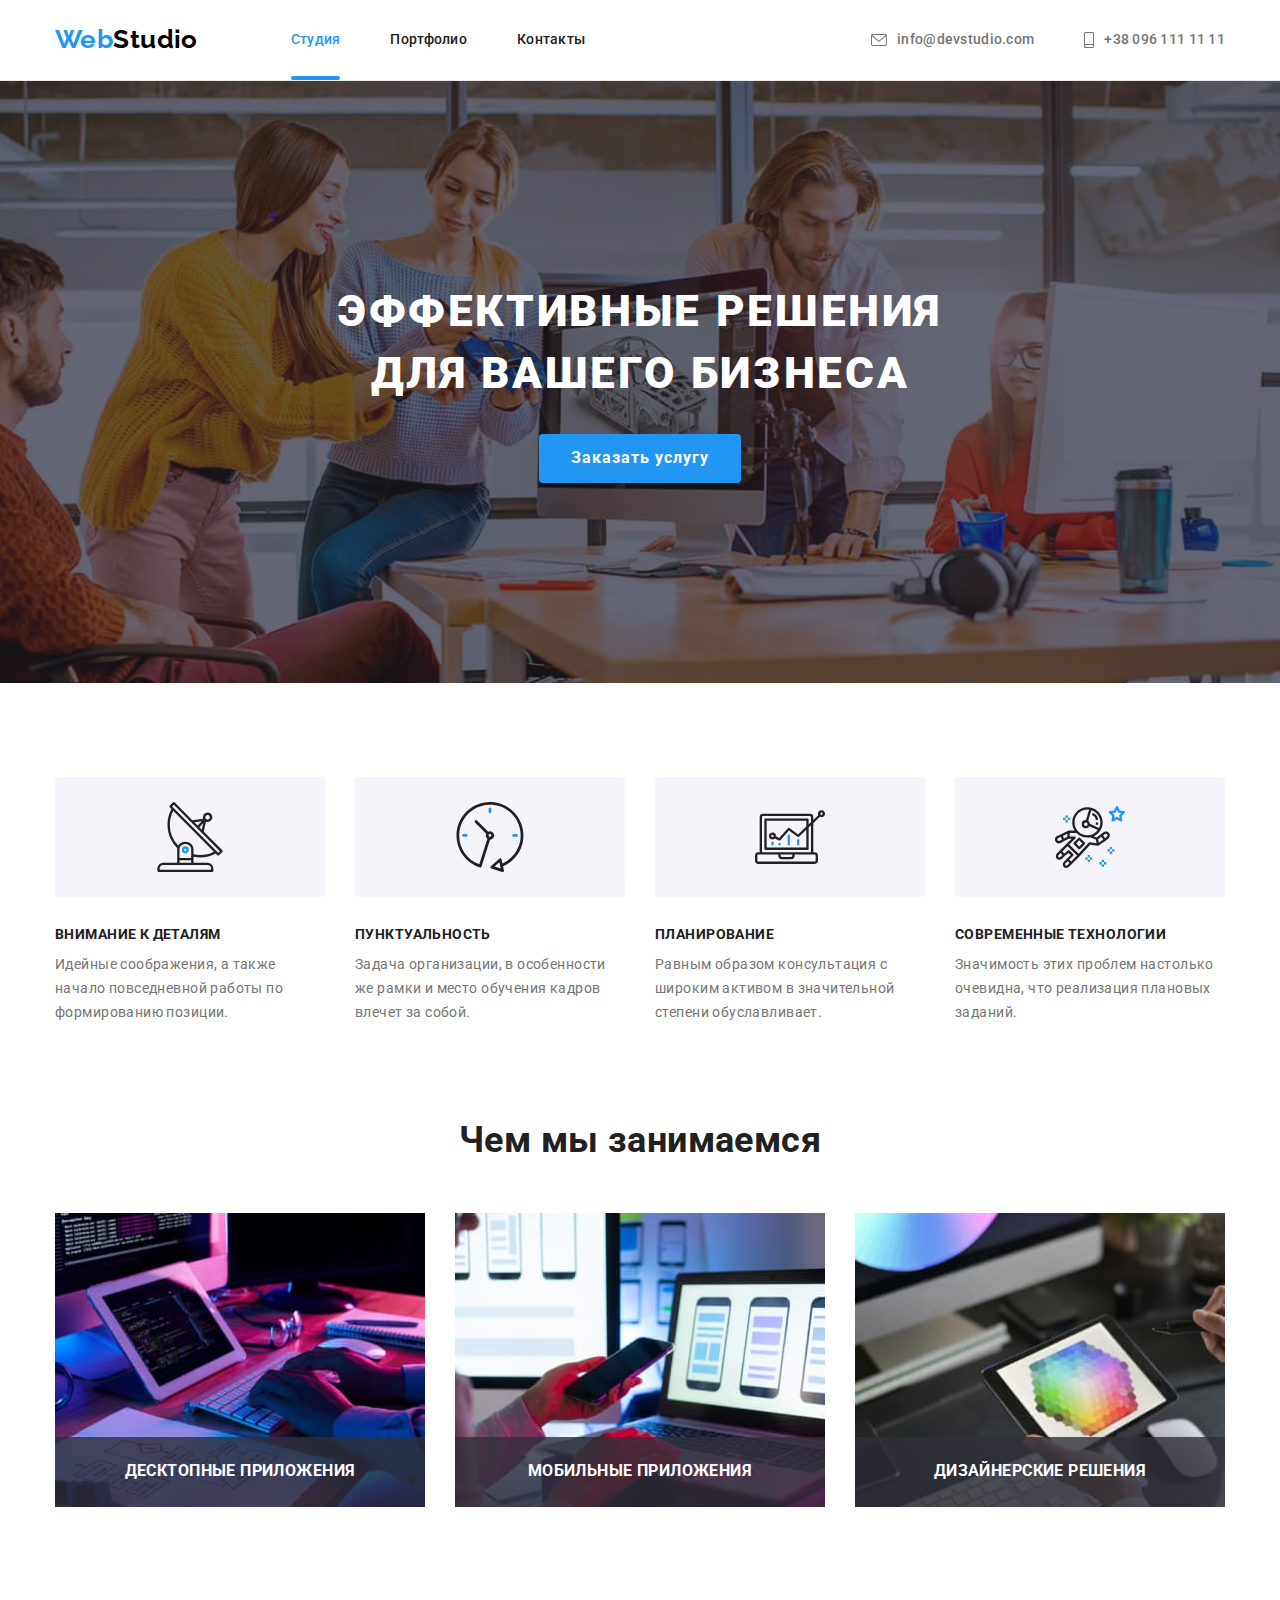
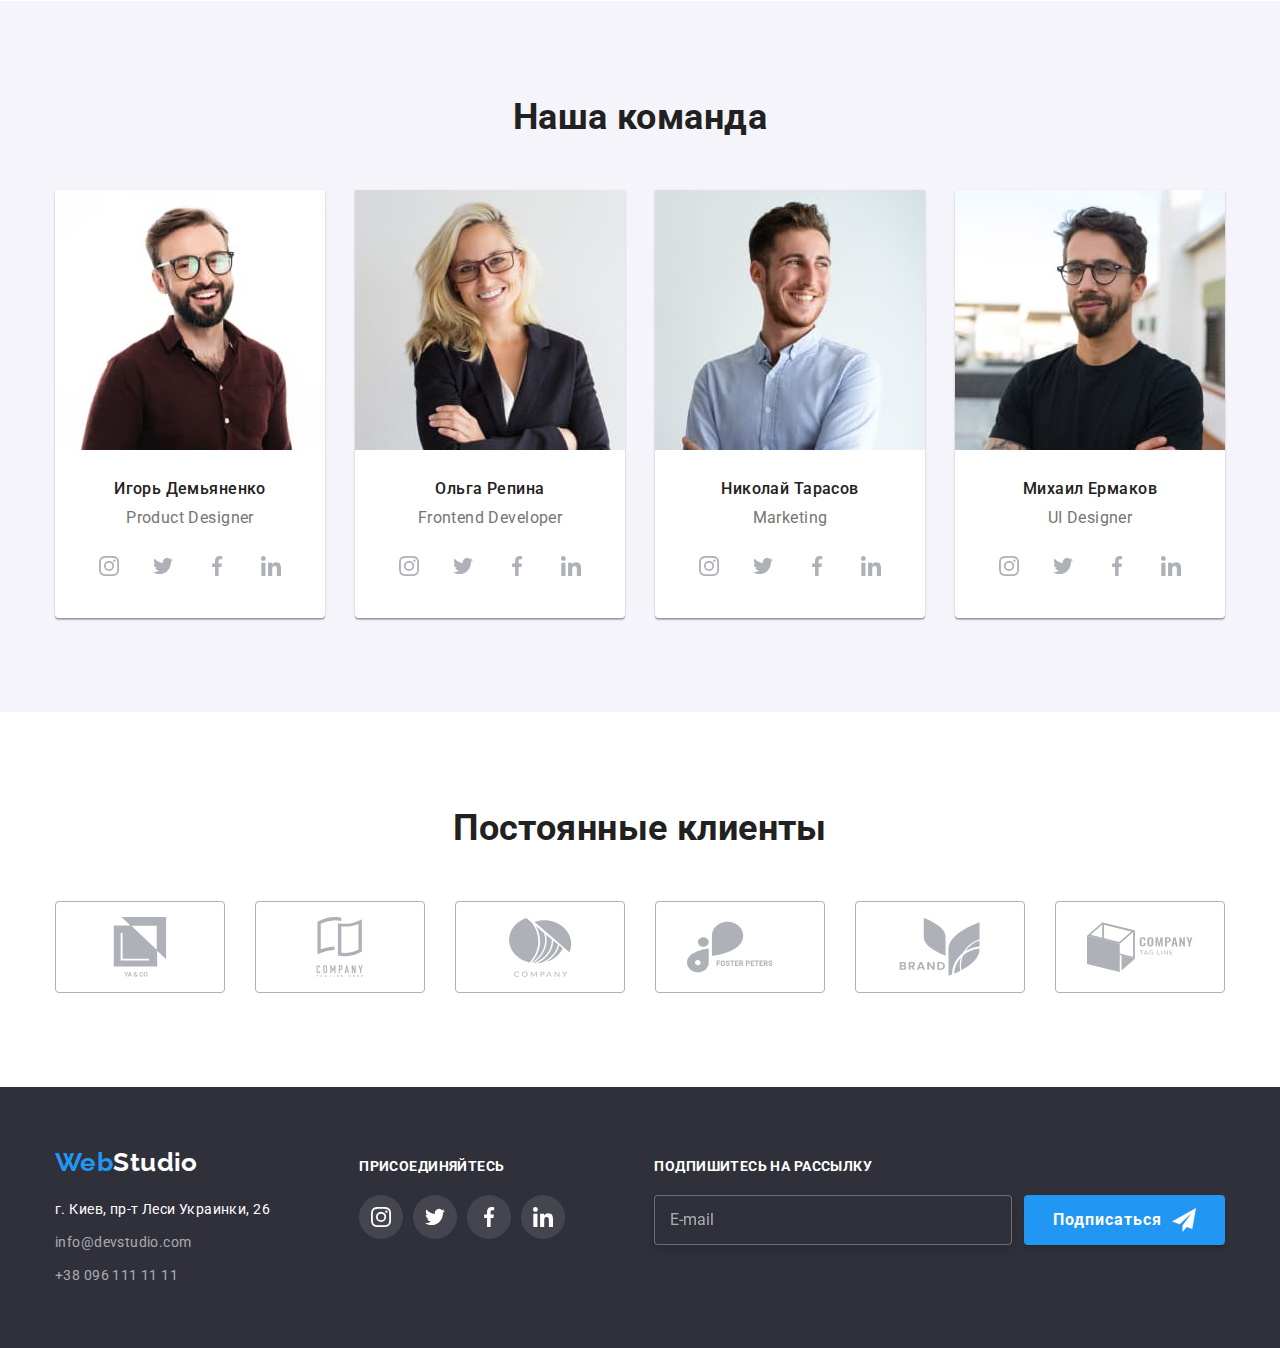
==== index.html @ c98c0ba2 "point2" ====
<!DOCTYPE html>
<html lang="ru">
<head>
    <meta charset="UTF-8">
    <meta http-equiv="X-UA-Compatible" content="IE=edge">
    <meta name="viewport" content="width=device-width, initial-scale=1.0">
    <title>WebStudio</title>
    <link rel="preconnect" href="https://fonts.googleapis.com">
    <link rel="preconnect" href="https://fonts.gstatic.com" crossorigin>
    <link href="https://fonts.googleapis.com/css2?family=Raleway:wght@700&family=Roboto:wght@400;500;700;900&display=swap"
        rel="stylesheet">
    <link rel="stylesheet" href="https://cdnjs.cloudflare.com/ajax/libs/modern-normalize/1.1.0/modern-normalize.min.css">
    <link rel="stylesheet" href="./css/style.css">
    <link rel="stylesheet" href="./css/main.min.css">
</head>
<body>
    <header class="header">
        <div class="container header-main">
            <nav class="nav">
                <a class="header-logo" lang="en" href="#">
                    <span class="header-logo-part logo-part" lang="en">Web</span>Studio
                </a>
                <ul class="nav-list list">
                    <li class="nav-item">
                        <a class="nav-link color current" href="./index.html">
                            Студия
                        </a>
                    </li>

                    <li class="nav-item">
                        <a class="nav-link color" href="./portfolio.html">
                            Портфолио
                        </a>
                    </li>

                    <li class="nav-item">
                        <a class="nav-link color" href="#">
                            Контакты
                        </a>
                    </li>
                </ul>
            </nav>
            <ul class="header-contacts list">
                <li class="header-item">
                    <a class="header-link contact" href="mailto:info@devstudio.com">
                        <svg class="header-icon" width="16" height="12">
                            <use href="./images/svg/sprite.svg#letter"></use>
                        </svg>
                        info@devstudio.com
                    </a>
                </li>

                <li class="header-item">
                    <a class="header-link contact" href="tel:+380961111111">
                        <svg class="header-icon" width="10" height="16">
                            <use href="./images/svg/sprite.svg#smartphone"></use>
                        </svg>
                        +38 096 111 11 11
                    </a>
                </li>
            </ul>
        </div>
    </header>
<!-- MAIN  -->
    <main>
        <section class="hero overlay">
            <div class="hero-main container">
                <h1 class="hero-title">
                    Эффективные решения для вашего бизнеса
                </h1>
                <button data-modal-open type="button" class="hero-btn btn">
                    Заказать услугу
                </button>
            </div>
        </section>
<!-- BENEFITS  -->
        <section class="benefits section">
            <div class="container">
                <h2 class="visually-hidden" lang="en">
                    Feature
                </h2>
                <ul class="benefits-list list">
                    <li class="benefits-item">
                        <div class="benefits-icon-wrapper">
                            <svg class="benefits-icon" width="70" height="70">
                                <use href="./images/svg/sprite.svg#antenna"></use>
                            </svg>
                        </div>
                        <h3 class="benefits-subtitle color">
                            Внимание к деталям
                        </h3>
                        <p class="benefits-info">
                            Идейные соображения, а также начало повседневной работы по формированию позиции.
                        </p>
                    </li>
            
                    <li class="benefits-item">
                        <div class="benefits-icon-wrapper">
                            <svg class="benefits-icon" width="70" height="70">
                                <use href="./images/svg/sprite.svg#clock"></use>
                            </svg>
                        </div>
                        <h3 class="benefits-subtitle color">
                            Пунктуальность
                        </h3>
                        <p class="benefits-info">
                            Задача организации, в особенности же рамки и место обучения кадров влечет за собой.
                        </p>
                    </li>
            
                    <li class="benefits-item">
                        <div class="benefits-icon-wrapper">
                            <svg class="benefits-icon" width="70" height="70">
                                <use href="./images/svg/sprite.svg#diagram"></use>
                            </svg>
                        </div>
                        <h3 class="benefits-subtitle color">
                            Планирование
                        </h3>
                        <p class="benefits-info">
                            Равным образом консультация с широким активом в значительной степени обуславливает.
                        </p>
                    </li>
            
                    <li class="benefits-item">
                        <div class="benefits-icon-wrapper">
                            <svg class="benefits-icon" width="70" height="70">
                                <use href="./images/svg/sprite.svg#astronaut"></use>
                            </svg>
                        </div>
                        <h3 class="benefits-subtitle color">
                            Современные технологии
                        </h3>
                        <p class="benefits-info">
                            Значимость этих проблем настолько очевидна, что реализация плановых заданий.
                        </p>
                    </li>
                </ul>
            </div>
        </section>
<!-- DEVELOPMENTS -->
        <section class="developments ">
            <div class="container">
                <h2 class="developments-title section-title">
                    Чем мы занимаемся
                </h2>
                <ul class="developments-list list">
                    <li class="developments-item">
                        <div class="development-thumb">
                            <img class="developments-img" src="./images/what-we-do1.jpg" alt="написание_программы" width="370">
                            <h3 class="development-subtitle">Десктопные приложения</h3>
                        </div>
                        
                    </li>

                    <li class="developments-item">
                        <div class="development-thumb">
                            <img class="developments-img" src="./images/what-we-do2.jpg" alt="написание_программы" width="370">
                            <h3 class="development-subtitle">Мобильные приложения</h3>
                        </div>
                    </li>

                    <li class="developments-item">
                        <div class="development-thumb">
                            <img class="developments-img" src="./images/what-we-do3.jpg" alt="написание_программы" width="370">
                            <h3 class="development-subtitle">Дизайнерские решения</h3>
                        </div>
                    </li>
                </ul>
            </div>
        </section>
<!-- OUR-TEAM  -->
        <section class="our-team section">
            <div class="container">
                <h2 class="team-title section-title">
                    Наша команда
                </h2>
                <ul class="team-list list">
                    <li class="team-item">
                        <img class="team-img" src="./images/team_card_1.jpg" alt="Игорь" width="270">
                        <div class="team-content">
                            <h3 class="team-name color">
                                Игорь Демьяненко
                            </h3>
                            <p class="team-positions" lang="en">
                                Product Designer
                            </p>
                            <ul class="team-icon-list">
                                <li class="team-icon-item">
                                    <a href="https://www.instagram.com/" class="team-link">
                                        <svg class="team-icon" width="20" height="20">
                                            <use href="./images/svg/sprite.svg#instagram"></use>
                                        </svg>
                                    </a>
                                </li>
                                <li class="team-icon-item">
                                    <a href="https://www.twitter.com/" class="team-link">
                                        <svg class="team-icon" width="20" height="20">
                                            <use href="./images/svg/sprite.svg#twitter"></use>
                                        </svg>
                                    </a>
                                </li>
                                <li class="team-icon-item">
                                    <a href="https://www.facebook.com/" class="team-link">
                                        <svg class="team-icon" width="20" height="20">
                                            <use href="./images/svg/sprite.svg#facebook"></use>
                                        </svg>
                                    </a>
                                </li>
                                <li class="team-icon-item">
                                    <a href="https://www.linkedin.com/" class="team-link">
                                        <svg class="team-icon" width="20" height="20">
                                            <use href="./images/svg/sprite.svg#linkedin"></use>
                                        </svg>
                                    </a>
                                </li>
                            </ul>
                        </div>
                    </li>

                    <li class="team-item">
                        <img class="team-img" src="./images/team_card_2.jpg" alt="Ольга" width="270">
                        <div class="team-content">
                            <h3 class="team-name color">
                                Ольга Репина
                            </h3>
                            <p class="team-positions" lang="en">
                                Frontend Developer
                            </p>
                            <ul class="team-icon-list">
                                <li class="team-icon-item">
                                    <a href="https://www.instagram.com/" class="team-link">
                                        <svg class="team-icon" width="20" height="20">
                                            <use href="./images/svg/sprite.svg#instagram"></use>
                                        </svg>
                                    </a>
                                </li>
                                <li class="team-icon-item">
                                    <a href="https://www.twitter.com/" class="team-link">
                                        <svg class="team-icon" width="20" height="20">
                                            <use href="./images/svg/sprite.svg#twitter"></use>
                                        </svg>
                                    </a>
                                </li>
                                <li class="team-icon-item">
                                    <a href="https://www.facebook.com/" class="team-link">
                                        <svg class="team-icon" width="20" height="20">
                                            <use href="./images/svg/sprite.svg#facebook"></use>
                                        </svg>
                                    </a>
                                </li>
                                <li class="team-icon-item">
                                    <a href="https://www.linkedin.com/" class="team-link">
                                        <svg class="team-icon" width="20" height="20">
                                            <use href="./images/svg/sprite.svg#linkedin"></use>
                                        </svg>
                                    </a>
                                </li>
                            </ul>
                        </div>
                    </li>

                    <li class="team-item">
                        <img class="team-img" src="./images/team_card_3.jpg" alt="Николай" width="270">
                        <div class="team-content">
                            <h3 class="team-name color">
                                Николай Тарасов
                            </h3>
                            <p class="team-positions" lang="en">
                                Marketing
                            </p>
                            <ul class="team-icon-list">
                                <li class="team-icon-item">
                                    <a href="https://www.instagram.com/" class="team-link">
                                        <svg class="team-icon" width="20" height="20">
                                            <use href="./images/svg/sprite.svg#instagram"></use>
                                        </svg>
                                    </a>
                                </li>
                                <li class="team-icon-item">
                                    <a href="https://www.twitter.com/" class="team-link">
                                        <svg class="team-icon" width="20" height="20">
                                            <use href="./images/svg/sprite.svg#twitter"></use>
                                        </svg>
                                    </a>
                                </li>
                                <li class="team-icon-item">
                                    <a href="https://www.facebook.com/" class="team-link">
                                        <svg class="team-icon" width="20" height="20">
                                            <use href="./images/svg/sprite.svg#facebook"></use>
                                        </svg>
                                    </a>
                                </li>
                                <li class="team-icon-item">
                                    <a href="https://www.linkedin.com/" class="team-link">
                                        <svg class="team-icon" width="20" height="20">
                                            <use href="./images/svg/sprite.svg#linkedin"></use>
                                        </svg>
                                    </a>
                                </li>
                            </ul>
                        </div>
                    </li>

                    <li class="team-item">
                        <img class="team-img" src="./images/team_card_4.jpg" alt="Михаил" width="270">
                        <div class="team-content">
                            <h3 class="team-name color">
                                Михаил Ермаков
                            </h3>
                            <p class="team-positions" lang="en">
                                UI Designer
                            </p>
                            <ul class="team-icon-list">
                                <li class="team-icon-item">
                                    <a href="https://www.instagram.com/" class="team-link">
                                        <svg class="team-icon" width="20" height="20">
                                            <use href="./images/svg/sprite.svg#instagram"></use>
                                        </svg>
                                    </a>
                                </li>
                                <li class="team-icon-item">
                                    <a href="https://www.twitter.com/" class="team-link">
                                        <svg class="team-icon" width="20" height="20">
                                            <use href="./images/svg/sprite.svg#twitter"></use>
                                        </svg>
                                    </a>
                                </li>
                                <li class="team-icon-item">
                                    <a href="https://www.facebook.com/" class="team-link">
                                        <svg class="team-icon" width="20" height="20">
                                            <use href="./images/svg/sprite.svg#facebook"></use>
                                        </svg>
                                    </a>
                                </li>
                                <li class="team-icon-item">
                                    <a href="https://www.linkedin.com/" class="team-link">
                                        <svg class="team-icon" width="20" height="20">
                                            <use href="./images/svg/sprite.svg#linkedin"></use>
                                        </svg>
                                    </a>
                                </li>
                            </ul>
                        </div>
                    </li>
                </ul>
            </div>
        </section>
        <section class="clients section">
            <div class="container">
                <h2 class="clients-title section-title">Постоянные клиенты</h2>
                <ul class="clients-list">
                    <li class="clients-item">
                        <a href="#" class="clients-link">
                            <svg class="clients-icon" width="106" height="60">
                                <use href="./images/svg/sprite.svg#group-ya-go"></use>
                            </svg>
                        </a>
                    </li>
                    <li class="clients-item">
                        <a href="#" class="clients-link">
                            <svg class="clients-icon" width="106" height="60">
                                <use href="./images/svg/sprite.svg#group-tagline"></use>
                            </svg>
                        </a>
                    </li>
                    <li class="clients-item">
                        <a href="#" class="clients-link">
                            <svg class="clients-icon" width="106" height="60">
                                <use href="./images/svg/sprite.svg#group-company"></use>
                            </svg>
                        </a>
                    </li>
                    <li class="clients-item">
                        <a href="#" class="clients-link">
                            <svg class="clients-icon" width="106" height="60">
                                <use href="./images/svg/sprite.svg#group-foster"></use>
                            </svg>
                        </a>
                    </li>
                    <li class="clients-item">
                        <a href="#" class="clients-link">
                            <svg class="clients-icon" width="106" height="60">
                                <use href="./images/svg/sprite.svg#group-brand"></use>
                            </svg>
                        </a>
                    </li>
                    <li class="clients-item">
                        <a href="#" class="clients-link">
                            <svg class="clients-icon" width="106" height="60">
                                <use href="./images/svg/sprite.svg#group-line"></use>
                            </svg>
                        </a>
                    </li>
                </ul>
            </div>
        </section>
    </main>
 <!-- FOOTER  -->
    <footer class="footer">
        <div class="container footer-main">
            <div>
                <a class="footer-logo" lang="en" href="#">
                    <span class="footer-logo-part logo-part" lang="en">Web</span>Studio
                </a>
                <address class="footer-address">
                    <ul class="address-list list">
                        <li class="address-item">
                            <a class="address-link map" href="https://goo.gl/maps/qqfPJEeKQyeXZiAr5">
                                г. Киев, пр-т Леси Украинки, 26
                            </a>
                        </li>
                
                        <li class="address-item">
                            <a class="address-link contact" href="mailto:info@devstudio.com">
                                info@devstudio.com
                            </a>
                        </li>
                
                        <li class="address-item">
                            <a class="address-link contact" href="tel:+380961111111">
                                +38 096 111 11 11
                            </a>
                        </li>
                    </ul>
                </address>
            </div>
            <div class="footer-join">
                <p class="join-text">
                    присоединяйтесь
                </p>
                <ul class="join-list">
                    <li class="join-item">
                        <a href="https://www.instagram.com/" class="join-link">
                            <svg class="join-icon" width="20" height="20">
                                <use href="./images/svg/sprite.svg#instagram"></use>
                            </svg>
                        </a>
                    </li>
                    <li class="join-item">
                        <a href="https://www.twitter.com/" class="join-link">
                            <svg class="join-icon" width="20" height="20">
                                <use href="./images/svg/sprite.svg#twitter"></use>
                            </svg>
                        </a>
                    </li>
                    <li class="join-item">
                        <a href="https://www.facebook.com/" class="join-link">
                            <svg class="join-icon" width="20" height="20">
                                <use href="./images/svg/sprite.svg#facebook"></use>
                            </svg>
                        </a>
                    </li>
                    <li class="join-item">
                        <a href="https://www.linkedin.com/" class="join-link">
                            <svg class="join-icon" width="20" height="20">
                                <use href="./images/svg/sprite.svg#linkedin"></use>
                            </svg>
                        </a>
                    </li>
                </ul>
            </div>
            <form class="footer-subscribe">
                <p class="footer-subscribe-text">Подпишитесь на рассылку</P>
                <ul class="footer-subscribe-list">
                    <li class="footer-subscribe-item">
                        <label for="mail"></label>
                        <input class="footer-subscribe-input" type="email" name="mail" id="mail" placeholder="E-mail">
                    </li>
                    <li class="footer-subscribe-item">
                        <button class="footer-subscribe-btn" type="submit">
                            Подписаться
                            <svg class="footer-subscribe-icon" width="24" height="24">
                                <use href="images/svg/sprite.svg#plane"></use>
                            </svg>
                        </button>
                    </li>
                </ul>
            </form>
        </div>
    </footer>
    <!--BACKDROP-->
    <div class="backdrop is-hidden" data-modal>
        <div class="modal">
            <button data-modal-close type="button" class="modal-btn">
                <svg class="modal-icon" width="18" height="18">
                    <use href="./images/svg/sprite.svg#close"></use>
                </svg>
            </button>
            <form name="modal-form" class="modal-form" autocomplete="on">
                <p class="modal-form-title">
                    Оставьте свои данные, мы вам перезвоним
                </p>
                <ul class="modal-form-list">
                    <li class="modal-form-item">
                        <label for="username" class="modal-form-label">Имя</label>
                        <input 
                            type="text" 
                            id="username" 
                            name="username" 
                            class="modal-form-input padding-left">
                        <svg width="18" height="18" class="modal-form-icon">
                            <use href="./images/svg/sprite.svg#person"></use>
                        </svg>
                    </li>

                    <li class="modal-form-item">
                        <label for="tel" class="modal-form-label">Телефон</label>
                        <input 
                            type="tel" 
                            id="tel" 
                            name="tel" 
                            class="modal-form-input padding-left">
                        <svg width="18" height="18" class="modal-form-icon">
                            <use href="./images/svg/sprite.svg#cell"></use>
                        </svg>
                    </li>

                    <li class="modal-form-item">
                        <label for="email" class="modal-form-label">Почта</label>
                        <input 
                            type="email" 
                            id="email" 
                            name="email" 
                            class="modal-form-input padding-left">
                        <svg width="18" height="18" class="modal-form-icon">
                            <use href="./images/svg/sprite.svg#email"></use>
                        </svg>
                    </li>

                    <li class="modal-form-item">
                        <label for="comment" class="modal-form-label">Комментарий</label>
                        <textarea 
                            name="comment" 
                            id="comment" 
                            class="modal-form-textarea" 
                            placeholder="Введите текст">
                        </textarea>
                    </li>

                    <li class="modal-form-item">
                        <label for="policy" class="modal-checkbox-label">
                            <input 
                                type="checkbox" 
                                name="policy" 
                                id="policy" 
                                class="modal-checkbox-input">
                            <span class="checkbox-icon"></span>
                            Соглашаюсь с рассылкой и принимаю <a class="modal-form-link" href="#">Условия договора</a>
                        </label>
                    </li>
                </ul>
                <button type="submit" class="modal-form-btn">Отправить</button>
            </form>
        </div>
    </div>
    <script src="./js/modal.js"></script>
</body>
</html>
---- css/style.css ----
html {
  box-sizing: border-box;
}
*,
*::before,
*::after {
  box-sizing: inherit;
}
body {
  color: var(--primary-text-color);
  background-color: var(--main-light-color);
  font-family: 'Roboto', sans-serif;
  font-size: 14px;
  line-height: 1.7;
  font-weight: 400;
  letter-spacing: 0.03em;
  margin: 0;
}
h1,
h2,
h3,
h4,
h5,
h6,
p,
ul {
  margin: 0;
  padding: 0;
  list-style: none;
}
img {
  display: block;
  max-width: 100%;
  margin: 0;
  padding: 0;
}
.visually-hidden {
  position: absolute;
  white-space: nowrap;
  width: 1px;
  height: 1px;
  overflow: hidden;
  border: 0;
  padding: 0;
  clip: rect(0 0 0 0);
  clip-path: inset(50%);
  margin: -1px;
}
.overlay {
  max-width: 1600px;
  min-height: 600px;
  margin-right: auto;
  margin-left: auto;

  background-image: linear-gradient(to right, rgba(47, 48, 58, 0.4), rgba(47, 48, 58, 0.4)),
    url(../images/bg-hero.jpg);

  background-repeat: no-repeat;
  background-position: center;
  background-size: cover;
}
.section {
  padding-top: 94px;
  padding-bottom: 94px;
}
.container {
  max-width: 1200px;
  padding-left: 15px;
  padding-right: 15px;
  margin: 0 auto;
}
.list {
  list-style: none;
}
.section-title {
  color: var(--title-text-color);
  font-weight: 700;
  font-size: 36px;
  line-height: 1.25;
  text-align: center;
}
.nav-link:hover,
.nav-link:focus,
.contact:hover,
.contact:focus,
.address-link.map:hover,
.address-link.map:focus,
.nav-link,
.nav-link.current,
.logo-part {
  color: var(--accent-color);
}
.color {
  color: var(--title-text-color);
}

.btn {
  display: inline-block;
  font-size: 16px;
  border: transparent;
  border-radius: 4px;
  font-family: inherit;
  cursor: pointer;
  text-align: center;
}

/* header */

/* Hero  */

/* Benefits */

/* Developments */

/* Our-team */

/* CLIENTS */

/* filter catalog */
.filter-list {
  display: flex;
  align-items: center;
  justify-content: center;
  margin-bottom: 50px;
}
.filter-list .filter-item + .filter-item {
  margin-left: 8px;
}
.filter-btn {
  min-width: 73px;
  padding: 6px 22px;
  margin-top: 0;

  background: var(--first-btn-color);
  line-height: 1.6;
  font-weight: 500;

  transition: background-color var(--transition-time) var(--function-time),
    color var(--transition-time) var(--function-time),
    box-shadow var(--transition-time) var(--function-time);
}
.filter-btn:hover,
.filter-btn:focus {
  color: var(--main-light-color);
  background-color: var(--accent-color);
  box-shadow: 0px 3px 1px rgba(0, 0, 0, 0.1), 0px 1px 2px rgba(0, 0, 0, 0.08),
    0px 2px 2px rgba(0, 0, 0, 0.12);
}
.btn-current {
  color: var(--main-light-color);
  background-color: var(--accent-color);
}
/* Portfolio catalog */
.portfolio-list {
  display: flex;
  flex-wrap: wrap;
  margin: -15px;

  background: var(--main-light-color);
}
.portfolio-item {
  flex-basis: calc(100% / 3 - var(--item-space-gap));
  margin: 15px;

  border-bottom: 1px solid var(--border-line-color);
  transition: box-shadow var(--transition-time) var(--function-time);
}

.portfolio-link:focus,
.portfolio-link:hover {
  box-shadow: 0px 1px 1px rgba(0, 0, 0, 0.12), 0px 4px 4px rgba(0, 0, 0, 0.06),
    1px 4px 6px rgba(0, 0, 0, 0.16);
}

.portfolio-thumb {
  position: relative;
  display: flex;
  justify-content: center;
  align-items: center;
  overflow: hidden;
}

.portfolio-overlay {
  position: absolute;
  display: flex;
  justify-content: center;
  align-items: center;
  width: 100%;
  height: 100%;

  font-size: 18px;
  line-height: 1.55;
  background: var(--thumb-hover-color);
  transform: translateY(120%);
  transition: transform var(--transition-time) var(--function-time);
}
.portfolio-text {
  position: absolute;
  padding: 63px 24px;
  display: inline-block;

  font-size: 18px;
  line-height: 1.55;
  color: var(--main-light-color);
}
.portfolio-link:hover .portfolio-overlay,
.portfolio-link:focus .portfolio-overlay {
  transform: translateY(0);
}

.portfilio-content {
  padding: 20px 24px;
  border-bottom: 1px solid var(--border-line-color);
  border-left: 1px solid var(--border-line-color);
  border-right: 1px solid var(--border-line-color);
}

.portfolio-link {
  display: inline-block;
  text-decoration: none;
  font-style: inherit;
  color: inherit;
}

.portfolio-subtitle {
  margin-bottom: 4px;

  font-weight: 700;
  font-size: 18px;
  line-height: 2;
  letter-spacing: 0.06em;
}
.portfolio-info {
  font-size: 16px;
  line-height: 1.8;
}

/* Footer */
.footer {
  padding-top: 60px;
  padding-bottom: 60px;

  background-color: var(--primary-bg-color);
}
.footer-main {
  display: flex;
  align-items: baseline;
  justify-content: space-between;
}
.footer-logo {
  margin-bottom: 20px;
}
.address-link {
  color: var(--address-main-color);
}
.footer-logo,
.address-link.map {
  color: var(--main-light-color);
}
.footer-logo,
.address-link,
.footer-address {
  display: flex;
  text-decoration: none;
  font-style: inherit;
}
.address-link {
  transition: color var(--transition-time) var(--function-time);
}
.footer-logo {
  display: inline-block;
}
.address-item:not(:last-child) {
  margin-bottom: 9px;
}

.footer-join {
  min-width: 206px;
}
.join-text {
  margin-bottom: 20px;
  color: var(--main-light-color);
  text-transform: uppercase;
  line-height: 1.14;
  font-weight: 700;
}
.join-list {
  display: flex;
}
.join-list .join-item + .join-item {
  margin-left: 10px;
}
.join-link {
  display: flex;
  justify-content: center;
  align-items: center;

  min-width: 44px;
  min-height: 44px;
  border-radius: 50%;
  background: var(--background-icon-color);
  color: var(--main-light-color);

  transition: background-color var(--transition-time) var(--function-time);
}
.join-link:hover,
.join-link:focus {
  background-color: var(--accent-color);
}
.join-icon {
  fill: currentColor;
}
.footer-subscribe {
  display: flex;
  flex-direction: column;
}
.footer-subscribe-text {
  margin-bottom: 20px;

  font-weight: 700;
  line-height: 1.14;
  text-transform: uppercase;

  color: var(--main-light-color);
}
.footer-subscribe-list {
  display: flex;
  flex-wrap: wrap;
}
.footer-subscribe-input {
  padding: 15px;
  min-width: 358px;
  min-height: 50px;

  color: var(--main-light-color);
  background-color: var(--primary-bg-color);
  border: 1px solid rgba(255, 255, 255, 0.3);
  filter: drop-shadow(0px 4px 4px rgba(0, 0, 0, 0.15));
  border-radius: 4px;
  outline: none;
}
.footer-subscribe-input:focus,
.footer-subscribe-input:hover {
  border-color: var(--accent-color);
}
.footer-subscribe-input::placeholder {
  font-size: 16px;
  line-height: 1.25;

  color: rgba(255, 255, 255, 0.6);
}
.footer-subscribe-list .footer-subscribe-item + .footer-subscribe-item {
  margin-left: 12px;
}
.footer-subscribe-btn {
  display: flex;
  align-items: center;

  padding: 10px 28px;
  min-width: 200px;
  max-height: 50px;

  font-weight: 700;
  font-size: 16px;
  line-height: 1.87;
  letter-spacing: 0.06em;

  color: var(--main-light-color);
  background: var(--accent-color);
  box-shadow: 0px 4px 4px rgba(0, 0, 0, 0.15);
  border-radius: 4px;
  border: 1px solid transparent;
  cursor: pointer;

  transition: background-color var(--transition-time) var(--function-time),
    box-shadow var(--transition-time) var(--function-time);
}
.footer-subscribe-btn:hover,
.footer-subscribe-btn:focus {
  background-color: var(--hover-btn-color);
  box-shadow: 0px 4px 4px rgba(0, 0, 0, 0.15);
}
.footer-subscribe-icon {
  margin-left: 10px;

  fill: currentColor;
}

/* MODAL */
---- css/main.min.css ----
:root{--primary-text-color: #757575;--title-text-color: #212121;--accent-color: #2196f3;--first-btn-color: #f5f4fa;--hover-btn-color: #188ce8;--main-light-color: #ffffff;--primary-bg-color: #2f303a;--logo-text-color: #000000;--border-line-color: #eeeeee;--head-border-color: #ececec;--item-space-gap: 30px;--first-icon-color: #afb1b8;--background-icon-color: rgba(255, 255, 255, 0.1);--address-main-color: rgba(255, 255, 255, 0.6);--thumb-hover-color: rgba(33, 150, 243, 0.9);--transition-time: 250ms;--function-time: cubic-bezier(0.4, 0, 0.2, 1)}.header{border-bottom:1px solid var(--head-border-color)}.header-main,.nav{display:-webkit-box;display:-ms-flexbox;display:flex;-webkit-box-align:center;-ms-flex-align:center;align-items:center}.header-logo,.footer-logo{font-family:"Raleway",sans-serif;font-weight:700;font-size:26px;line-height:1.2;text-decoration:none}.header-logo{display:-webkit-box;display:-ms-flexbox;display:flex;padding-top:24px;padding-bottom:24px;color:var(--logo-text-color)}.nav-list{display:-webkit-box;display:-ms-flexbox;display:flex;margin-left:93px}.header-contacts{display:-webkit-box;display:-ms-flexbox;display:flex;margin-left:auto}.nav-list .nav-item+.nav-item,.header-contacts .header-item+.header-item{margin-left:50px}.nav-item{position:relative}.current::before{position:absolute;bottom:0;right:0;content:"";min-width:100%;min-height:4px;background-color:var(--accent-color);border-radius:2px}.nav-link,.header-link{display:-webkit-box;display:-ms-flexbox;display:flex;-webkit-box-align:center;-ms-flex-align:center;align-items:center;padding-top:32px;padding-bottom:32px;font-weight:500;line-height:1.14;letter-spacing:.02em;text-decoration:none;-webkit-transition:color var(--transition-time) var(--function-time);transition:color var(--transition-time) var(--function-time)}.header-link{color:inherit}.header-icon{margin-right:10px;fill:currentColor}.hero{padding-top:200px;padding-bottom:200px;text-align:center;margin-top:0;background-color:var(--primary-bg-color)}.hero-main{max-width:696px}.hero-title{margin-bottom:var(--item-space-gap);color:var(--main-light-color);font-weight:900;font-size:44px;line-height:1.4;letter-spacing:.06em;text-transform:uppercase}.hero-btn{min-width:200px;padding:10px 32px;font-weight:700;line-height:1.8;letter-spacing:.06em;-webkit-box-shadow:0px 4px 4px rgba(0,0,0,.15);box-shadow:0px 4px 4px rgba(0,0,0,.15);color:var(--main-light-color);background-color:var(--accent-color);-webkit-transform:background-color var(--transition-time) var(--function-time);transform:background-color var(--transition-time) var(--function-time)}.hero-btn:hover,.hero-btn:focus{background-color:var(--hover-btn-color)}.benefits-list{display:-webkit-box;display:-ms-flexbox;display:flex;-ms-flex-wrap:wrap;flex-wrap:wrap;margin-left:calc(-1 * var(--item-space-gap))}.benefits-item{-ms-flex-preferred-size:calc(100% / 4 - var(--item-space-gap));flex-basis:calc(100% / 4 - var(--item-space-gap));margin-left:var(--item-space-gap)}.benefits-icon-wrapper{display:-webkit-box;display:-ms-flexbox;display:flex;-webkit-box-pack:center;-ms-flex-pack:center;justify-content:center;-webkit-box-align:center;-ms-flex-align:center;align-items:center;margin-bottom:var(--item-space-gap);min-width:270px;min-height:120px;background:var(--first-btn-color);border-radius:4px}.benefits-subtitle{margin-bottom:10px;font-size:inherit;text-transform:uppercase;font-weight:700;line-height:1.14}.developments{padding-bottom:94px}.developments-list{display:-webkit-box;display:-ms-flexbox;display:flex;-ms-flex-wrap:wrap;flex-wrap:wrap;margin-bottom:calc(-1 * var(--item-space-gap));margin-left:calc(-1 * var(--item-space-gap))}.developments-item{-ms-flex-preferred-size:calc(100% / 3 - var(--item-space-gap));flex-basis:calc(100% / 3 - var(--item-space-gap));margin-left:var(--item-space-gap);margin-bottom:var(--item-space-gap)}.developments-title{margin-bottom:50px}.development-thumb{position:relative;display:-webkit-box;display:-ms-flexbox;display:flex;-webkit-box-pack:center;-ms-flex-pack:center;justify-content:center;-webkit-box-align:end;-ms-flex-align:end;align-items:flex-end;z-index:1}.development-thumb::before{position:absolute;bottom:0;right:0;content:"";width:100%;height:70px;background-color:rgba(47,48,58,.8)}.development-subtitle{position:absolute;bottom:27px;font-weight:700;text-transform:uppercase;line-height:1.14;color:var(--main-light-color)}.our-team{background:var(--first-btn-color)}.team-list{display:-webkit-box;display:-ms-flexbox;display:flex;-ms-flex-wrap:wrap;flex-wrap:wrap;margin-bottom:calc(-1 * var(--item-space-gap));margin-left:calc(-1 * var(--item-space-gap))}.team-item{-ms-flex-preferred-size:calc(100% / 4 - var(--item-space-gap));flex-basis:calc(100% / 4 - var(--item-space-gap));margin-left:var(--item-space-gap);margin-bottom:var(--item-space-gap);text-align:center;overflow:hidden;background:#fff;-webkit-box-shadow:0px 1px 3px rgba(0,0,0,.12),0px 1px 1px rgba(0,0,0,.14),0px 2px 1px rgba(0,0,0,.2);box-shadow:0px 1px 3px rgba(0,0,0,.12),0px 1px 1px rgba(0,0,0,.14),0px 2px 1px rgba(0,0,0,.2);border-radius:0px 0px 4px 4px}.team-title{margin-bottom:50px}.team-content{padding:var(--item-space-gap) 32px}.team-positions,.team-name{line-height:1.18;font-size:16px}.team-name{margin-bottom:10px;font-weight:500}.team-positions{margin-bottom:16px}.team-icon-list .team-icon-item+.team-icon-item{margin-left:10px}.team-icon-list{display:-webkit-box;display:-ms-flexbox;display:flex;list-style:none}.team-link{display:-webkit-box;display:-ms-flexbox;display:flex;-webkit-box-pack:center;-ms-flex-pack:center;justify-content:center;-webkit-box-align:center;-ms-flex-align:center;align-items:center;min-width:44px;min-height:44px;border-radius:50%;color:var(--first-icon-color);-webkit-transition:background-color var(--transition-time) var(--function-time),color var(--transition-time) var(--function-time);transition:background-color var(--transition-time) var(--function-time),color var(--transition-time) var(--function-time)}.team-link:hover,.team-link:focus{background-color:var(--accent-color);color:var(--main-light-color)}.team-icon{fill:currentColor}.backdrop{position:fixed;top:0;width:100vw;height:100vh;z-index:2;background:rgba(0,0,0,.2);-webkit-transition:opacity var(--transition-time) var(--function-time),visibility var(--transition-time) var(--function-time);transition:opacity var(--transition-time) var(--function-time),visibility var(--transition-time) var(--function-time)}.is-hidden{opacity:0;pointer-events:none;visibility:hidden}.backdrop.is-hidden .modal{-webkit-transform:translate(-50%, -50%) rotate(60deg) scale(1.2);transform:translate(-50%, -50%) rotate(60deg) scale(1.2)}.modal{position:absolute;top:50%;left:50%;-webkit-transform:translate(-50%, -50%) rotate(0) scale(1);transform:translate(-50%, -50%) rotate(0) scale(1);-webkit-transition:var(--transition-time) var(--function-time);transition:var(--transition-time) var(--function-time);padding:40px;min-width:528px;min-height:581px;background:var(--main-light-color);-webkit-box-shadow:0px 1px 3px rgba(0,0,0,.12),0px 1px 1px rgba(0,0,0,.14),0px 2px 1px rgba(0,0,0,.2);box-shadow:0px 1px 3px rgba(0,0,0,.12),0px 1px 1px rgba(0,0,0,.14),0px 2px 1px rgba(0,0,0,.2);border-radius:4px}.modal-btn{position:absolute;display:-webkit-box;display:-ms-flexbox;display:flex;-webkit-box-pack:center;-ms-flex-pack:center;justify-content:center;-webkit-box-align:center;-ms-flex-align:center;align-items:center;top:8px;right:8px;min-width:30px;min-height:30px;color:var(--logo-text-color);background:var(--main-light-color);border:1px solid rgba(0,0,0,.1);border-radius:50%;cursor:pointer;-webkit-transition:color var(--transition-time) var(--function-time);transition:color var(--transition-time) var(--function-time)}.modal-btn:hover,.modal-btn:focus{color:var(--hover-btn-color)}.modal-icon{fill:currentColor}.modal-form{display:-webkit-box;display:-ms-flexbox;display:flex;-webkit-box-orient:vertical;-webkit-box-direction:normal;-ms-flex-direction:column;flex-direction:column;-webkit-box-align:center;-ms-flex-align:center;align-items:center}.modal-form-list{min-width:448px;margin-bottom:30px}.modal-form-title{margin-bottom:12px;font-weight:700;font-size:20px;line-height:1.15;color:var(--title-text-color)}.modal-form-item{position:relative;display:-webkit-box;display:-ms-flexbox;display:flex;-webkit-box-orient:vertical;-webkit-box-direction:normal;-ms-flex-direction:column;flex-direction:column;-webkit-box-pack:center;-ms-flex-pack:center;justify-content:center;color:var(--title-text-color)}.modal-form-item:not(:last-child){margin-bottom:10px}.modal-form-input.padding-left{padding-left:42px}.modal-form-input{border:1px solid rgba(33,33,33,.2);border-radius:4px;padding:11px 12px;-webkit-transition:color var(--transition-time) var(--function-time),border-color var(--transition-time) var(--function-time);transition:color var(--transition-time) var(--function-time),border-color var(--transition-time) var(--function-time);outline:none}.modal-form-input:focus~.modal-form-icon,.modal-form-input:hover~.modal-form-icon{color:var(--accent-color)}.modal-form-input:focus,.modal-form-input:hover,.modal-form-textarea:focus,.modal-form-textarea:hover{border-color:var(--accent-color)}.modal-form-icon{fill:currentColor;position:absolute;top:50%;left:12px;-webkit-transition:color var(--transition-time) var(--function-time);transition:color var(--transition-time) var(--function-time)}.modal-form-item:nth-child(4){margin-bottom:20px}.modal-form-label{margin-bottom:4px;font-size:12px;line-height:1.16;letter-spacing:.01em;color:var(--primary-text-color)}.modal-form-textarea{resize:none;padding:12px 16px;min-height:120px;border:1px solid rgba(33,33,33,.2);border-radius:4px;-webkit-transition:border-color var(--transition-time) var(--function-time);transition:border-color var(--transition-time) var(--function-time);outline:none}.modal-form-textarea::-webkit-input-placeholder{font-family:Roboto;font-style:inherit;font-weight:400;font-size:14px;line-height:1.14;letter-spacing:.01em;color:rgba(117,117,117,.5)}.modal-form-textarea::-moz-placeholder{font-family:Roboto;font-style:inherit;font-weight:400;font-size:14px;line-height:1.14;letter-spacing:.01em;color:rgba(117,117,117,.5)}.modal-form-textarea:-ms-input-placeholder{font-family:Roboto;font-style:inherit;font-weight:400;font-size:14px;line-height:1.14;letter-spacing:.01em;color:rgba(117,117,117,.5)}.modal-form-textarea::-ms-input-placeholder{font-family:Roboto;font-style:inherit;font-weight:400;font-size:14px;line-height:1.14;letter-spacing:.01em;color:rgba(117,117,117,.5)}.modal-form-textarea::placeholder{font-family:Roboto;font-style:inherit;font-weight:400;font-size:14px;line-height:1.14;letter-spacing:.01em;color:rgba(117,117,117,.5)}.modal-checkbox-label{display:-webkit-box;display:-ms-flexbox;display:flex;-webkit-box-align:center;-ms-flex-align:center;align-items:center;-webkit-box-pack:center;-ms-flex-pack:center;justify-content:center;font-family:Roboto;font-style:normal;font-weight:400;font-size:14px;line-height:1.7;letter-spacing:.03em;color:var(--primary-text-color);cursor:pointer}.modal-form-link{color:var(--accent-color);margin-left:3px}.modal-checkbox-input{-webkit-appearance:none;-moz-appearance:none;appearance:none;position:absolute}.checkbox-icon{display:inline-block;min-width:16px;height:15px;margin-right:7px;border:2px solid var(--title-text-color);border-radius:2px;-webkit-transition:border-color var(--transition-time) var(--function-time);transition:border-color var(--transition-time) var(--function-time)}.modal-checkbox-input:checked+.checkbox-icon{background-color:var(--accent-color);border-color:var(--accent-color);background-image:url(../images/svg/check.svg);background-size:contain;background-origin:border-box}.modal-checkbox-input:focus+.checkbox-icon,.modal-checkbox-input:hover+.checkbox-icon{border-color:var(--accent-color)}.modal-form-btn{padding:10px 55px;font-weight:700;font-size:16px;line-height:30px;letter-spacing:.06em;background:var(--accent-color);border-radius:4px;color:var(--main-light-color);border:1px solid transparent;cursor:pointer;-webkit-transition:background-color var(--transition-time) var(--function-time),-webkit-box-shadow var(--transition-time) var(--function-time);transition:background-color var(--transition-time) var(--function-time),-webkit-box-shadow var(--transition-time) var(--function-time);transition:background-color var(--transition-time) var(--function-time),box-shadow var(--transition-time) var(--function-time);transition:background-color var(--transition-time) var(--function-time),box-shadow var(--transition-time) var(--function-time),-webkit-box-shadow var(--transition-time) var(--function-time)}.modal-form-btn:hover,.modal-form-btn:focus{background-color:var(--hover-btn-color);-webkit-box-shadow:0px 4px 4px rgba(0,0,0,.15);box-shadow:0px 4px 4px rgba(0,0,0,.15)}.clients-title{margin-bottom:50px}.clients-list{display:-webkit-box;display:-ms-flexbox;display:flex;-ms-flex-wrap:wrap;flex-wrap:wrap;margin-left:calc(-1 * var(--item-space-gap))}.clients-item{-ms-flex-preferred-size:calc(100% / 6 - 30px);flex-basis:calc(100% / 6 - 30px);margin-left:var(--item-space-gap)}.clients-link{display:-webkit-box;display:-ms-flexbox;display:flex;-webkit-box-pack:center;-ms-flex-pack:center;justify-content:center;-webkit-box-align:center;-ms-flex-align:center;align-items:center;min-width:170px;min-height:92px;border:1px solid var(--first-icon-color);border-radius:4px;color:var(--first-icon-color);-webkit-transition:border-color var(--transition-time) var(--function-time),color var(--transition-time) var(--function-time);transition:border-color var(--transition-time) var(--function-time),color var(--transition-time) var(--function-time)}.clients-link:hover,.clients-link:focus{border:1px solid var(--accent-color);color:var(--accent-color)}.clients-icon{fill:currentColor}/*# sourceMappingURL=main.min.css.map */
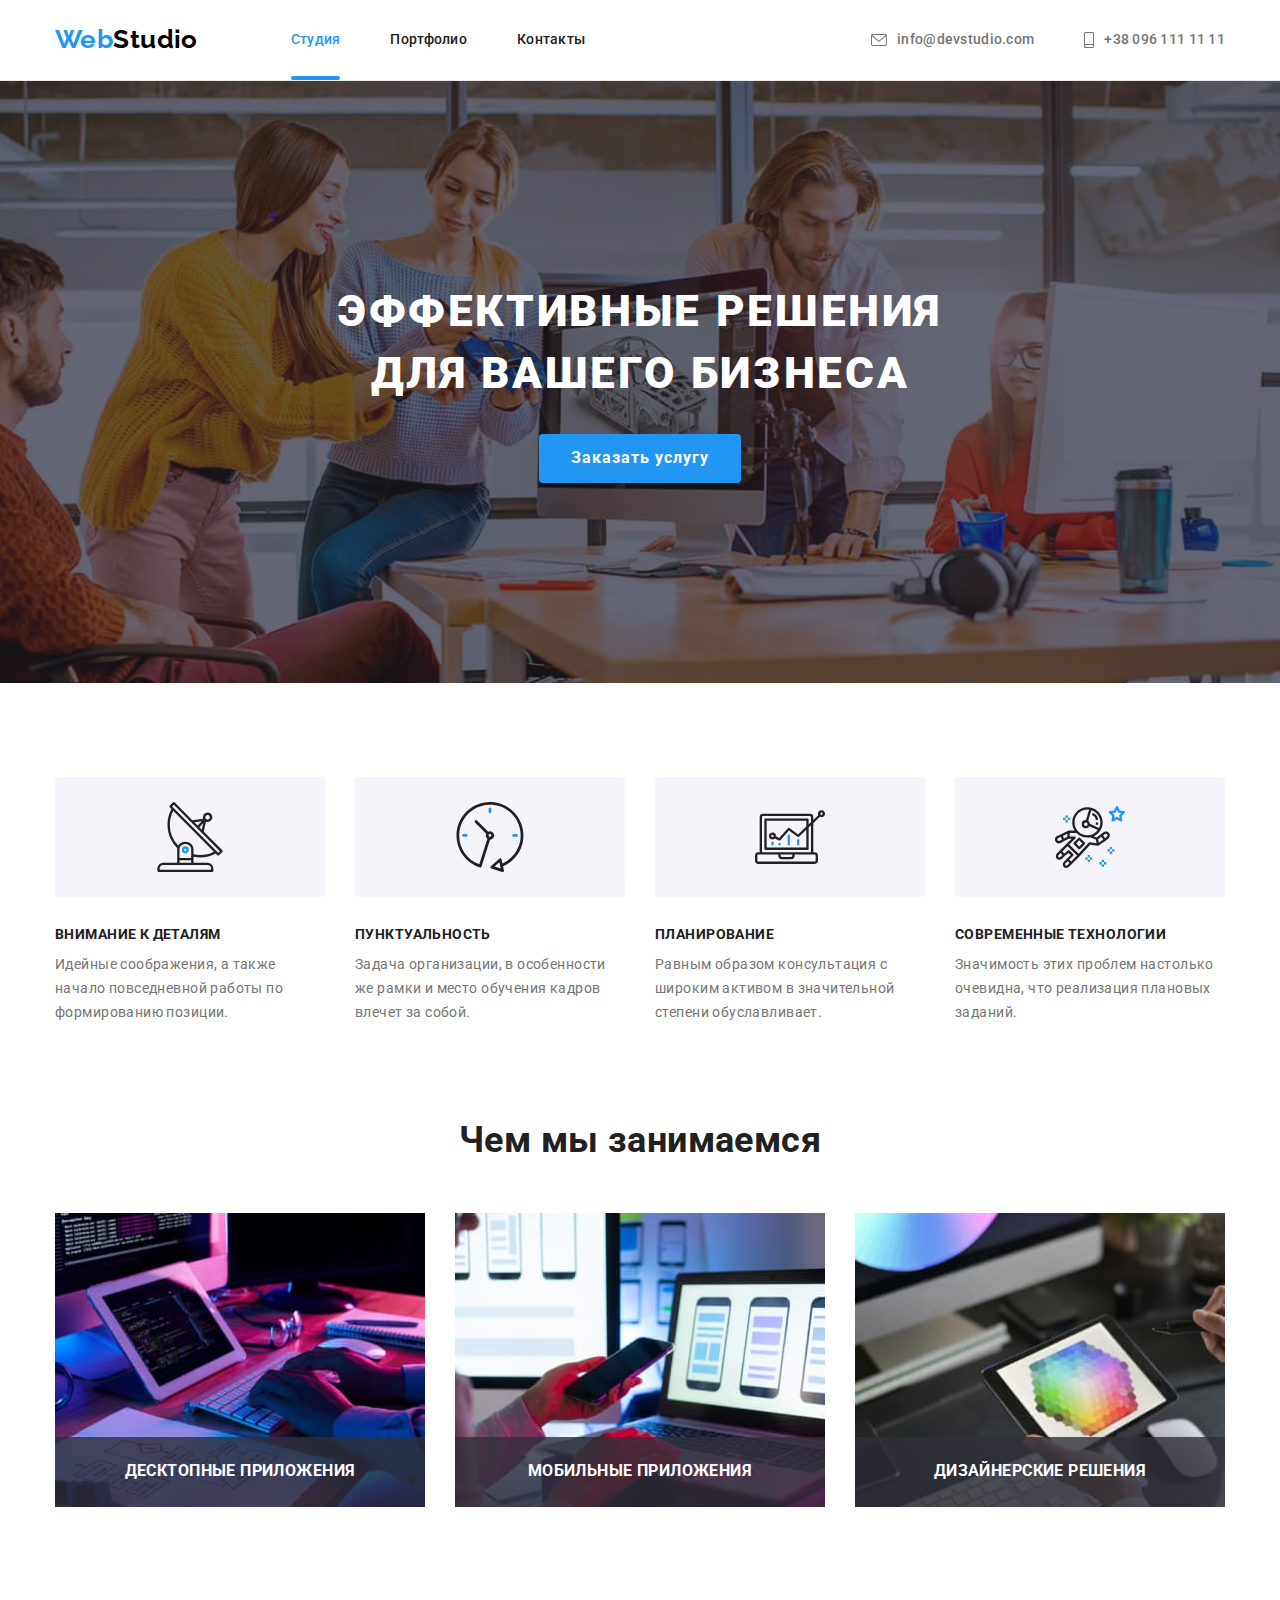
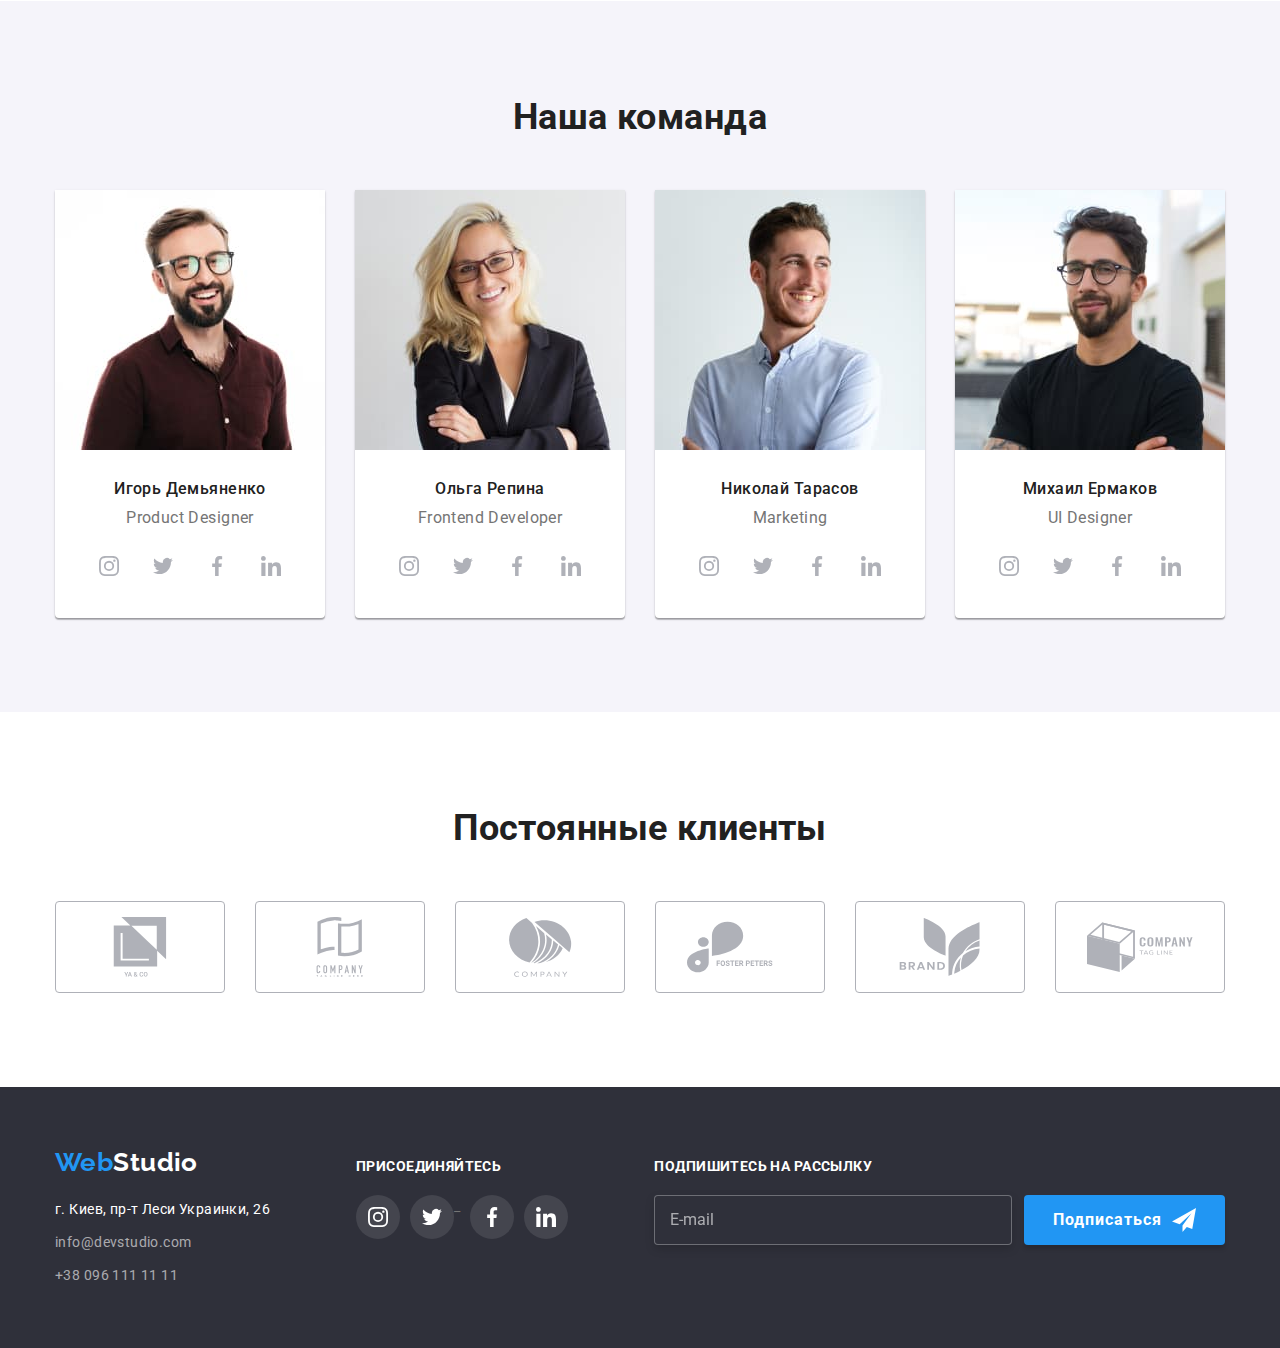
==== commit 51717caa: "point6" ====
--- a/index.html
+++ b/index.html
@@ -10,49 +10,48 @@
     <link href="https://fonts.googleapis.com/css2?family=Raleway:wght@700&family=Roboto:wght@400;500;700;900&display=swap"
         rel="stylesheet">
     <link rel="stylesheet" href="https://cdnjs.cloudflare.com/ajax/libs/modern-normalize/1.1.0/modern-normalize.min.css">
-    <link rel="stylesheet" href="./css/style.css">
-    <link rel="stylesheet" href="./css/main.min.css">
+    <link rel="stylesheet" href="./css/main.css">
 </head>
 <body>
     <header class="header">
         <div class="container header-main">
             <nav class="nav">
-                <a class="header-logo" lang="en" href="#">
-                    <span class="header-logo-part logo-part" lang="en">Web</span>Studio
+                <a class="logo header__logo" lang="en" href="#">
+                    <span class="logo__part" lang="en">Web</span>Studio
                 </a>
-                <ul class="nav-list list">
-                    <li class="nav-item">
-                        <a class="nav-link color current" href="./index.html">
+                <ul class="nav__list list">
+                    <li class="nav__item">
+                        <a class="nav__link color current" href="./index.html">
                             Студия
                         </a>
                     </li>
 
-                    <li class="nav-item">
-                        <a class="nav-link color" href="./portfolio.html">
+                    <li class="nav__item">
+                        <a class="nav__link color" href="./portfolio.html">
                             Портфолио
                         </a>
                     </li>
 
-                    <li class="nav-item">
-                        <a class="nav-link color" href="#">
+                    <li class="nav__item">
+                        <a class="nav__link color" href="#">
                             Контакты
                         </a>
                     </li>
                 </ul>
             </nav>
-            <ul class="header-contacts list">
-                <li class="header-item">
-                    <a class="header-link contact" href="mailto:info@devstudio.com">
-                        <svg class="header-icon" width="16" height="12">
+            <ul class="contacts list">
+                <li class="contacts__item">
+                    <a class="contacts__link contact" href="mailto:info@devstudio.com">
+                        <svg class="contacts__icon" width="16" height="12">
                             <use href="./images/svg/sprite.svg#letter"></use>
                         </svg>
                         info@devstudio.com
                     </a>
                 </li>
 
-                <li class="header-item">
-                    <a class="header-link contact" href="tel:+380961111111">
-                        <svg class="header-icon" width="10" height="16">
+                <li class="contacts__item">
+                    <a class="contacts__link contact" href="tel:+380961111111">
+                        <svg class="contacts__icon" width="10" height="16">
                             <use href="./images/svg/sprite.svg#smartphone"></use>
                         </svg>
                         +38 096 111 11 11
@@ -64,11 +63,11 @@
 <!-- MAIN  -->
     <main>
         <section class="hero overlay">
-            <div class="hero-main container">
-                <h1 class="hero-title">
+            <div class="hero__main">
+                <h1 class="hero__title">
                     Эффективные решения для вашего бизнеса
                 </h1>
-                <button data-modal-open type="button" class="hero-btn btn">
+                <button data-modal-open type="button" class="hero__btn btn">
                     Заказать услугу
                 </button>
             </div>
@@ -79,59 +78,59 @@
                 <h2 class="visually-hidden" lang="en">
                     Feature
                 </h2>
-                <ul class="benefits-list list">
-                    <li class="benefits-item">
-                        <div class="benefits-icon-wrapper">
-                            <svg class="benefits-icon" width="70" height="70">
+                <ul class="benefits__list list">
+                    <li class="benefits__item">
+                        <div class="benefits__wrapper">
+                            <svg class="benefits__icon" width="70" height="70">
                                 <use href="./images/svg/sprite.svg#antenna"></use>
                             </svg>
                         </div>
-                        <h3 class="benefits-subtitle color">
+                        <h3 class="benefits__subtitle color">
                             Внимание к деталям
                         </h3>
-                        <p class="benefits-info">
+                        <p class="benefits__info">
                             Идейные соображения, а также начало повседневной работы по формированию позиции.
                         </p>
                     </li>
             
-                    <li class="benefits-item">
-                        <div class="benefits-icon-wrapper">
-                            <svg class="benefits-icon" width="70" height="70">
+                    <li class="benefits__item">
+                        <div class="benefits__wrapper">
+                            <svg class="benefits__icon" width="70" height="70">
                                 <use href="./images/svg/sprite.svg#clock"></use>
                             </svg>
                         </div>
-                        <h3 class="benefits-subtitle color">
+                        <h3 class="benefits__subtitle color">
                             Пунктуальность
                         </h3>
-                        <p class="benefits-info">
+                        <p class="benefits__info">
                             Задача организации, в особенности же рамки и место обучения кадров влечет за собой.
                         </p>
                     </li>
             
-                    <li class="benefits-item">
-                        <div class="benefits-icon-wrapper">
-                            <svg class="benefits-icon" width="70" height="70">
+                    <li class="benefits__item">
+                        <div class="benefits__wrapper">
+                            <svg class="benefits__icon" width="70" height="70">
                                 <use href="./images/svg/sprite.svg#diagram"></use>
                             </svg>
                         </div>
-                        <h3 class="benefits-subtitle color">
+                        <h3 class="benefits__subtitle color">
                             Планирование
                         </h3>
-                        <p class="benefits-info">
+                        <p class="benefits__info">
                             Равным образом консультация с широким активом в значительной степени обуславливает.
                         </p>
                     </li>
             
-                    <li class="benefits-item">
-                        <div class="benefits-icon-wrapper">
-                            <svg class="benefits-icon" width="70" height="70">
+                    <li class="benefits__item">
+                        <div class="benefits__wrapper">
+                            <svg class="benefits__icon" width="70" height="70">
                                 <use href="./images/svg/sprite.svg#astronaut"></use>
                             </svg>
                         </div>
-                        <h3 class="benefits-subtitle color">
+                        <h3 class="benefits__subtitle color">
                             Современные технологии
                         </h3>
-                        <p class="benefits-info">
+                        <p class="benefits__info">
                             Значимость этих проблем настолько очевидна, что реализация плановых заданий.
                         </p>
                     </li>
@@ -139,77 +138,80 @@
             </div>
         </section>
 <!-- DEVELOPMENTS -->
-        <section class="developments ">
+        <section class="developments">
             <div class="container">
-                <h2 class="developments-title section-title">
+                <h2 class="developments__title section-title">
                     Чем мы занимаемся
                 </h2>
-                <ul class="developments-list list">
-                    <li class="developments-item">
-                        <div class="development-thumb">
-                            <img class="developments-img" src="./images/what-we-do1.jpg" alt="написание_программы" width="370">
-                            <h3 class="development-subtitle">Десктопные приложения</h3>
+                <ul class="developments__list list">
+                    <li class="developments__item">
+                        <div class="development__thumb">
+                            <img class="developments__img" src="./images/what-we-do1.jpg" alt="написание_программы" width="370">
+                            <h3 class="development__subtitle">Десктопные приложения</h3>
                         </div>
                         
                     </li>
 
-                    <li class="developments-item">
-                        <div class="development-thumb">
-                            <img class="developments-img" src="./images/what-we-do2.jpg" alt="написание_программы" width="370">
-                            <h3 class="development-subtitle">Мобильные приложения</h3>
-                        </div>
-                    </li>
-
-                    <li class="developments-item">
-                        <div class="development-thumb">
-                            <img class="developments-img" src="./images/what-we-do3.jpg" alt="написание_программы" width="370">
-                            <h3 class="development-subtitle">Дизайнерские решения</h3>
+                    <li class="developments__item">
+                        <div class="development__thumb">
+                            <img class="developments__img" src="./images/what-we-do2.jpg" alt="написание_программы" width="370">
+                            <h3 class="development__subtitle">Мобильные приложения</h3>
+                        </div>
+                    </li>
+
+                    <li class="developments__item">
+                        <div class="development__thumb">
+                            <img class="developments__img" src="./images/what-we-do3.jpg" alt="написание_программы" width="370">
+                            <h3 class="development__subtitle">Дизайнерские решения</h3>
                         </div>
                     </li>
                 </ul>
             </div>
         </section>
-<!-- OUR-TEAM  -->
-        <section class="our-team section">
+<!-- TEAM  -->
+        <section class="team section">
             <div class="container">
-                <h2 class="team-title section-title">
+                <h2 class="team__title section-title">
                     Наша команда
                 </h2>
-                <ul class="team-list list">
-                    <li class="team-item">
-                        <img class="team-img" src="./images/team_card_1.jpg" alt="Игорь" width="270">
-                        <div class="team-content">
-                            <h3 class="team-name color">
+                <ul class="team__list list">
+                    <li class="team__item">
+                        <img class="team__img" src="./images/team_card_1.jpg" alt="Игорь" width="270">
+                        <div class="team__content">
+                            <h3 class="team__name color">
                                 Игорь Демьяненко
                             </h3>
-                            <p class="team-positions" lang="en">
+                            <p class="team__positions" lang="en">
                                 Product Designer
                             </p>
-                            <ul class="team-icon-list">
-                                <li class="team-icon-item">
-                                    <a href="https://www.instagram.com/" class="team-link">
-                                        <svg class="team-icon" width="20" height="20">
+                            <ul class="social-network">
+                                <li class="social-network__item">
+                                    <a href="https://www.instagram.com/" class="social-network__link team__link">
+                                        <svg class="social-network__icon" width="20" height="20">
                                             <use href="./images/svg/sprite.svg#instagram"></use>
                                         </svg>
                                     </a>
                                 </li>
-                                <li class="team-icon-item">
-                                    <a href="https://www.twitter.com/" class="team-link">
-                                        <svg class="team-icon" width="20" height="20">
+
+                                <li class="social-network__item">
+                                    <a href="https://www.twitter.com/" class="social-network__link team__link">
+                                        <svg class="social-network__icon" width="20" height="20">
                                             <use href="./images/svg/sprite.svg#twitter"></use>
                                         </svg>
                                     </a>
                                 </li>
-                                <li class="team-icon-item">
-                                    <a href="https://www.facebook.com/" class="team-link">
-                                        <svg class="team-icon" width="20" height="20">
+
+                                <li class="social-network__item">
+                                    <a href="https://www.facebook.com/" class="social-network__link team__link">
+                                        <svg class="social-network__icon" width="20" height="20">
                                             <use href="./images/svg/sprite.svg#facebook"></use>
                                         </svg>
                                     </a>
                                 </li>
-                                <li class="team-icon-item">
-                                    <a href="https://www.linkedin.com/" class="team-link">
-                                        <svg class="team-icon" width="20" height="20">
+
+                                <li class="social-network__item">
+                                    <a href="https://www.linkedin.com/" class="social-network__link team__link">
+                                        <svg class="social-network__icon" width="20" height="20">
                                             <use href="./images/svg/sprite.svg#linkedin"></use>
                                         </svg>
                                     </a>
@@ -218,40 +220,43 @@
                         </div>
                     </li>
 
-                    <li class="team-item">
-                        <img class="team-img" src="./images/team_card_2.jpg" alt="Ольга" width="270">
-                        <div class="team-content">
-                            <h3 class="team-name color">
+                    <li class="team__item">
+                        <img class="team__img" src="./images/team_card_2.jpg" alt="Ольга" width="270">
+                        <div class="team__content">
+                            <h3 class="team__name color">
                                 Ольга Репина
                             </h3>
-                            <p class="team-positions" lang="en">
+                            <p class="team__positions" lang="en">
                                 Frontend Developer
                             </p>
-                            <ul class="team-icon-list">
-                                <li class="team-icon-item">
-                                    <a href="https://www.instagram.com/" class="team-link">
-                                        <svg class="team-icon" width="20" height="20">
+                            <ul class="social-network">
+                                <li class="social-network__item">
+                                    <a href="https://www.instagram.com/" class="social-network__link team__link">
+                                        <svg class="social-network__icon" width="20" height="20">
                                             <use href="./images/svg/sprite.svg#instagram"></use>
                                         </svg>
                                     </a>
                                 </li>
-                                <li class="team-icon-item">
-                                    <a href="https://www.twitter.com/" class="team-link">
-                                        <svg class="team-icon" width="20" height="20">
+                            
+                                <li class="social-network__item">
+                                    <a href="https://www.twitter.com/" class="social-network__link team__link">
+                                        <svg class="social-network__icon" width="20" height="20">
                                             <use href="./images/svg/sprite.svg#twitter"></use>
                                         </svg>
                                     </a>
                                 </li>
-                                <li class="team-icon-item">
-                                    <a href="https://www.facebook.com/" class="team-link">
-                                        <svg class="team-icon" width="20" height="20">
+                            
+                                <li class="social-network__item">
+                                    <a href="https://www.facebook.com/" class="social-network__link team__link">
+                                        <svg class="social-network__icon" width="20" height="20">
                                             <use href="./images/svg/sprite.svg#facebook"></use>
                                         </svg>
                                     </a>
                                 </li>
-                                <li class="team-icon-item">
-                                    <a href="https://www.linkedin.com/" class="team-link">
-                                        <svg class="team-icon" width="20" height="20">
+                            
+                                <li class="social-network__item">
+                                    <a href="https://www.linkedin.com/" class="social-network__link team__link">
+                                        <svg class="social-network__icon" width="20" height="20">
                                             <use href="./images/svg/sprite.svg#linkedin"></use>
                                         </svg>
                                     </a>
@@ -260,40 +265,43 @@
                         </div>
                     </li>
 
-                    <li class="team-item">
-                        <img class="team-img" src="./images/team_card_3.jpg" alt="Николай" width="270">
-                        <div class="team-content">
-                            <h3 class="team-name color">
+                    <li class="team__item">
+                        <img class="team__img" src="./images/team_card_3.jpg" alt="Николай" width="270">
+                        <div class="team__content">
+                            <h3 class="team__name color">
                                 Николай Тарасов
                             </h3>
-                            <p class="team-positions" lang="en">
+                            <p class="team__positions" lang="en">
                                 Marketing
                             </p>
-                            <ul class="team-icon-list">
-                                <li class="team-icon-item">
-                                    <a href="https://www.instagram.com/" class="team-link">
-                                        <svg class="team-icon" width="20" height="20">
+                            <ul class="social-network">
+                                <li class="social-network__item">
+                                    <a href="https://www.instagram.com/" class="social-network__link team__link">
+                                        <svg class="social-network__icon" width="20" height="20">
                                             <use href="./images/svg/sprite.svg#instagram"></use>
                                         </svg>
                                     </a>
                                 </li>
-                                <li class="team-icon-item">
-                                    <a href="https://www.twitter.com/" class="team-link">
-                                        <svg class="team-icon" width="20" height="20">
+                            
+                                <li class="social-network__item">
+                                    <a href="https://www.twitter.com/" class="social-network__link team__link">
+                                        <svg class="social-network__icon" width="20" height="20">
                                             <use href="./images/svg/sprite.svg#twitter"></use>
                                         </svg>
                                     </a>
                                 </li>
-                                <li class="team-icon-item">
-                                    <a href="https://www.facebook.com/" class="team-link">
-                                        <svg class="team-icon" width="20" height="20">
+                            
+                                <li class="social-network__item">
+                                    <a href="https://www.facebook.com/" class="social-network__link team__link">
+                                        <svg class="social-network__icon" width="20" height="20">
                                             <use href="./images/svg/sprite.svg#facebook"></use>
                                         </svg>
                                     </a>
                                 </li>
-                                <li class="team-icon-item">
-                                    <a href="https://www.linkedin.com/" class="team-link">
-                                        <svg class="team-icon" width="20" height="20">
+                            
+                                <li class="social-network__item">
+                                    <a href="https://www.linkedin.com/" class="social-network__link team__link">
+                                        <svg class="social-network__icon" width="20" height="20">
                                             <use href="./images/svg/sprite.svg#linkedin"></use>
                                         </svg>
                                     </a>
@@ -302,40 +310,43 @@
                         </div>
                     </li>
 
-                    <li class="team-item">
-                        <img class="team-img" src="./images/team_card_4.jpg" alt="Михаил" width="270">
-                        <div class="team-content">
-                            <h3 class="team-name color">
+                    <li class="team__item">
+                        <img class="team__img" src="./images/team_card_4.jpg" alt="Михаил" width="270">
+                        <div class="team__content">
+                            <h3 class="team__name color">
                                 Михаил Ермаков
                             </h3>
-                            <p class="team-positions" lang="en">
+                            <p class="team__positions" lang="en">
                                 UI Designer
                             </p>
-                            <ul class="team-icon-list">
-                                <li class="team-icon-item">
-                                    <a href="https://www.instagram.com/" class="team-link">
-                                        <svg class="team-icon" width="20" height="20">
+                            <ul class="social-network">
+                                <li class="social-network__item">
+                                    <a href="https://www.instagram.com/" class="social-network__link team__link">
+                                        <svg class="social-network__icon" width="20" height="20">
                                             <use href="./images/svg/sprite.svg#instagram"></use>
                                         </svg>
                                     </a>
                                 </li>
-                                <li class="team-icon-item">
-                                    <a href="https://www.twitter.com/" class="team-link">
-                                        <svg class="team-icon" width="20" height="20">
+                            
+                                <li class="social-network__item">
+                                    <a href="https://www.twitter.com/" class="social-network__link team__link">
+                                        <svg class="social-network__icon" width="20" height="20">
                                             <use href="./images/svg/sprite.svg#twitter"></use>
                                         </svg>
                                     </a>
                                 </li>
-                                <li class="team-icon-item">
-                                    <a href="https://www.facebook.com/" class="team-link">
-                                        <svg class="team-icon" width="20" height="20">
+                            
+                                <li class="social-network__item">
+                                    <a href="https://www.facebook.com/" class="social-network__link team__link">
+                                        <svg class="social-network__icon" width="20" height="20">
                                             <use href="./images/svg/sprite.svg#facebook"></use>
                                         </svg>
                                     </a>
                                 </li>
-                                <li class="team-icon-item">
-                                    <a href="https://www.linkedin.com/" class="team-link">
-                                        <svg class="team-icon" width="20" height="20">
+                            
+                                <li class="social-network__item">
+                                    <a href="https://www.linkedin.com/" class="social-network__link team__link">
+                                        <svg class="social-network__icon" width="20" height="20">
                                             <use href="./images/svg/sprite.svg#linkedin"></use>
                                         </svg>
                                     </a>
@@ -346,48 +357,49 @@
                 </ul>
             </div>
         </section>
+<!-- CLIENTS -->
         <section class="clients section">
             <div class="container">
-                <h2 class="clients-title section-title">Постоянные клиенты</h2>
-                <ul class="clients-list">
-                    <li class="clients-item">
-                        <a href="#" class="clients-link">
-                            <svg class="clients-icon" width="106" height="60">
+                <h2 class="clients__title section-title">Постоянные клиенты</h2>
+                <ul class="clients__list">
+                    <li class="clients__item">
+                        <a href="#" class="clients__link">
+                            <svg class="clients__icon" width="106" height="60">
                                 <use href="./images/svg/sprite.svg#group-ya-go"></use>
                             </svg>
                         </a>
                     </li>
-                    <li class="clients-item">
-                        <a href="#" class="clients-link">
-                            <svg class="clients-icon" width="106" height="60">
+                    <li class="clients__item">
+                        <a href="#" class="clients__link">
+                            <svg class="clients__icon" width="106" height="60">
                                 <use href="./images/svg/sprite.svg#group-tagline"></use>
                             </svg>
                         </a>
                     </li>
-                    <li class="clients-item">
-                        <a href="#" class="clients-link">
-                            <svg class="clients-icon" width="106" height="60">
+                    <li class="clients__item">
+                        <a href="#" class="clients__link">
+                            <svg class="clients__icon" width="106" height="60">
                                 <use href="./images/svg/sprite.svg#group-company"></use>
                             </svg>
                         </a>
                     </li>
-                    <li class="clients-item">
-                        <a href="#" class="clients-link">
-                            <svg class="clients-icon" width="106" height="60">
+                    <li class="clients__item">
+                        <a href="#" class="clients__link">
+                            <svg class="clients__icon" width="106" height="60">
                                 <use href="./images/svg/sprite.svg#group-foster"></use>
                             </svg>
                         </a>
                     </li>
-                    <li class="clients-item">
-                        <a href="#" class="clients-link">
-                            <svg class="clients-icon" width="106" height="60">
+                    <li class="clients__item">
+                        <a href="#" class="clients__link">
+                            <svg class="clients__icon" width="106" height="60">
                                 <use href="./images/svg/sprite.svg#group-brand"></use>
                             </svg>
                         </a>
                     </li>
-                    <li class="clients-item">
-                        <a href="#" class="clients-link">
-                            <svg class="clients-icon" width="106" height="60">
+                    <li class="clients__item">
+                        <a href="#" class="clients__link">
+                            <svg class="clients__icon" width="106" height="60">
                                 <use href="./images/svg/sprite.svg#group-line"></use>
                             </svg>
                         </a>
@@ -396,14 +408,14 @@
             </div>
         </section>
     </main>
- <!-- FOOTER  -->
+<!-- FOOTER  -->
     <footer class="footer">
-        <div class="container footer-main">
+        <div class="container footer__main">
             <div>
-                <a class="footer-logo" lang="en" href="#">
-                    <span class="footer-logo-part logo-part" lang="en">Web</span>Studio
+                <a class="logo footer__logo" lang="en" href="#">
+                    <span class="logo__part" lang="en">Web</span>Studio
                 </a>
-                <address class="footer-address">
+                <address class="address">
                     <ul class="address-list list">
                         <li class="address-item">
                             <a class="address-link map" href="https://goo.gl/maps/qqfPJEeKQyeXZiAr5">
@@ -425,52 +437,52 @@
                     </ul>
                 </address>
             </div>
-            <div class="footer-join">
-                <p class="join-text">
+            <div class="join">
+                <p class="join__text">
                     присоединяйтесь
                 </p>
-                <ul class="join-list">
-                    <li class="join-item">
-                        <a href="https://www.instagram.com/" class="join-link">
-                            <svg class="join-icon" width="20" height="20">
+                <ul class="social-network">
+                    <li class="social-network__item">
+                        <a href="https://www.instagram.com/" class="social-network__link join__link">
+                            <svg class="social-network__icon" width="20" height="20">
                                 <use href="./images/svg/sprite.svg#instagram"></use>
                             </svg>
                         </a>
                     </li>
-                    <li class="join-item">
-                        <a href="https://www.twitter.com/" class="join-link">
-                            <svg class="join-icon" width="20" height="20">
+                    <li class="social-network__item">
+                        <a href="https://www.twitter.com/" class="social-network__link join__link">
+                            <svg class="social-network__icon" width="20" height="20">
                                 <use href="./images/svg/sprite.svg#twitter"></use>
                             </svg>
                         </a>
-                    </li>
-                    <li class="join-item">
-                        <a href="https://www.facebook.com/" class="join-link">
-                            <svg class="join-icon" width="20" height="20">
+                    </li>_
+                    <li class="social-network__item">
+                        <a href="https://www.facebook.com/" class="social-network__link join__link">
+                            <svg class="social-network__icon" width="20" height="20">
                                 <use href="./images/svg/sprite.svg#facebook"></use>
                             </svg>
                         </a>
                     </li>
-                    <li class="join-item">
-                        <a href="https://www.linkedin.com/" class="join-link">
-                            <svg class="join-icon" width="20" height="20">
+                    <li class="social-network__item">
+                        <a href="https://www.linkedin.com/" class="social-network__link join__link">
+                            <svg class="social-network__icon" width="20" height="20">
                                 <use href="./images/svg/sprite.svg#linkedin"></use>
                             </svg>
                         </a>
                     </li>
                 </ul>
             </div>
-            <form class="footer-subscribe">
-                <p class="footer-subscribe-text">Подпишитесь на рассылку</P>
-                <ul class="footer-subscribe-list">
-                    <li class="footer-subscribe-item">
+            <form class="subscribe">
+                <p class="subscribe__text">Подпишитесь на рассылку</P>
+                <ul class="subscribe__list">
+                    <li class="subscribe__item">
                         <label for="mail"></label>
-                        <input class="footer-subscribe-input" type="email" name="mail" id="mail" placeholder="E-mail">
-                    </li>
-                    <li class="footer-subscribe-item">
-                        <button class="footer-subscribe-btn" type="submit">
+                        <input class="subscribe__input" type="email" name="mail" id="mail" placeholder="E-mail">
+                    </li>
+                    <li class="subscribe__item">
+                        <button class="subscribe__btn" type="submit">
                             Подписаться
-                            <svg class="footer-subscribe-icon" width="24" height="24">
+                            <svg class="subscribe__icon" width="24" height="24">
                                 <use href="images/svg/sprite.svg#plane"></use>
                             </svg>
                         </button>
@@ -482,75 +494,75 @@
     <!--BACKDROP-->
     <div class="backdrop is-hidden" data-modal>
         <div class="modal">
-            <button data-modal-close type="button" class="modal-btn">
-                <svg class="modal-icon" width="18" height="18">
+            <button data-modal-close type="button" class="modal__btn">
+                <svg class="modal__icon" width="18" height="18">
                     <use href="./images/svg/sprite.svg#close"></use>
                 </svg>
             </button>
-            <form name="modal-form" class="modal-form" autocomplete="on">
-                <p class="modal-form-title">
+            <form name="modal-form" class="form-order" autocomplete="on">
+                <p class="form-order__title">
                     Оставьте свои данные, мы вам перезвоним
                 </p>
-                <ul class="modal-form-list">
-                    <li class="modal-form-item">
-                        <label for="username" class="modal-form-label">Имя</label>
+                <ul class="form-order__list">
+                    <li class="form-order__item">
+                        <label for="username" class="form-order__label">Имя</label>
                         <input 
                             type="text" 
                             id="username" 
                             name="username" 
-                            class="modal-form-input padding-left">
-                        <svg width="18" height="18" class="modal-form-icon">
+                            class="form-order__input padding-left">
+                        <svg width="18" height="18" class="form-order__icon">
                             <use href="./images/svg/sprite.svg#person"></use>
                         </svg>
                     </li>
 
-                    <li class="modal-form-item">
-                        <label for="tel" class="modal-form-label">Телефон</label>
+                    <li class="form-order__item">
+                        <label for="tel" class="form-order__label">Телефон</label>
                         <input 
                             type="tel" 
                             id="tel" 
                             name="tel" 
-                            class="modal-form-input padding-left">
-                        <svg width="18" height="18" class="modal-form-icon">
+                            class="form-order__input padding-left">
+                        <svg width="18" height="18" class="form-order__icon">
                             <use href="./images/svg/sprite.svg#cell"></use>
                         </svg>
                     </li>
 
-                    <li class="modal-form-item">
-                        <label for="email" class="modal-form-label">Почта</label>
+                    <li class="form-order__item">
+                        <label for="email" class="form-order__label">Почта</label>
                         <input 
                             type="email" 
                             id="email" 
                             name="email" 
-                            class="modal-form-input padding-left">
-                        <svg width="18" height="18" class="modal-form-icon">
+                            class="form-order__input padding-left">
+                        <svg width="18" height="18" class="form-order__icon">
                             <use href="./images/svg/sprite.svg#email"></use>
                         </svg>
                     </li>
 
-                    <li class="modal-form-item">
-                        <label for="comment" class="modal-form-label">Комментарий</label>
+                    <li class="form-order__item">
+                        <label for="comment" class="form-order__label">Комментарий</label>
                         <textarea 
                             name="comment" 
                             id="comment" 
-                            class="modal-form-textarea" 
+                            class="form-order__textarea" 
                             placeholder="Введите текст">
                         </textarea>
                     </li>
 
-                    <li class="modal-form-item">
-                        <label for="policy" class="modal-checkbox-label">
+                    <li class="form-order__item">
+                        <label for="policy" class="checkbox">
                             <input 
                                 type="checkbox" 
                                 name="policy" 
                                 id="policy" 
-                                class="modal-checkbox-input">
-                            <span class="checkbox-icon"></span>
-                            Соглашаюсь с рассылкой и принимаю <a class="modal-form-link" href="#">Условия договора</a>
+                                class="checkbox__input">
+                            <span class="checkbox__icon"></span>
+                            Соглашаюсь с рассылкой и принимаю <a class="checkbox__link" href="#">Условия договора</a>
                         </label>
                     </li>
                 </ul>
-                <button type="submit" class="modal-form-btn">Отправить</button>
+                <button type="submit" class="form-order__btn">Отправить</button>
             </form>
         </div>
     </div>
--- a/css/main.css
+++ b/css/main.css
@@ -0,0 +1,941 @@
+:root {
+  --primary-text-color: #757575;
+  --title-text-color: #212121;
+  --accent-color: #2196f3;
+  --first-btn-color: #f5f4fa;
+  --hover-btn-color: #188ce8;
+  --main-light-color: #ffffff;
+  --primary-bg-color: #2f303a;
+  --logo-text-color: #000000;
+  --border-line-color: #eeeeee;
+  --head-border-color: #ececec;
+  --item-space-gap: 30px;
+  --first-icon-color: #afb1b8;
+  --background-icon-color: rgba(255, 255, 255, 0.1);
+  --address-main-color: rgba(255, 255, 255, 0.6);
+  --thumb-hover-color: rgba(33, 150, 243, 0.9);
+  --transition-time: 250ms;
+  --function-time: cubic-bezier(0.4, 0, 0.2, 1);
+}
+
+.header {
+  border-bottom: 1px solid var(--head-border-color);
+}
+
+.header-main,
+.nav {
+  display: flex;
+  align-items: center;
+}
+
+.header__logo {
+  padding-top: 24px;
+  padding-bottom: 24px;
+  color: var(--logo-text-color);
+}
+
+.nav__list {
+  display: flex;
+  margin-left: 93px;
+}
+
+.nav__item {
+  position: relative;
+}
+
+.nav__list .nav__item + .nav__item {
+  margin-left: 50px;
+}
+
+.current::before {
+  position: absolute;
+  bottom: 0;
+  right: 0;
+  content: '';
+  min-width: 100%;
+  min-height: 4px;
+  background-color: var(--accent-color);
+  border-radius: 2px;
+}
+
+.nav__link {
+  display: flex;
+  align-items: center;
+  padding-top: 32px;
+  padding-bottom: 32px;
+  font-weight: 500;
+  line-height: 1.14;
+  letter-spacing: 0.02em;
+  text-decoration: none;
+  transition: color var(--transition-time) var(--function-time);
+}
+
+.overlay {
+  max-width: 1600px;
+  min-height: 600px;
+  margin-right: auto;
+  margin-left: auto;
+  background-image: linear-gradient(to right, rgba(47, 48, 58, 0.4), rgba(47, 48, 58, 0.4)), url(../images/bg-hero.jpg);
+  background-repeat: no-repeat;
+  background-position: center;
+  background-size: cover;
+}
+
+.hero {
+  padding-top: 200px;
+  padding-bottom: 200px;
+  text-align: center;
+  margin-top: 0;
+  background-color: var(--primary-bg-color);
+}
+
+.hero__main {
+  max-width: 696px;
+  margin-left: auto;
+  margin-right: auto;
+}
+
+.hero__title {
+  margin-bottom: var(--item-space-gap);
+  color: var(--main-light-color);
+  font-weight: 900;
+  font-size: 44px;
+  line-height: 1.4;
+  letter-spacing: 0.06em;
+  text-transform: uppercase;
+}
+
+.hero__btn {
+  min-width: 200px;
+  padding: 10px 32px;
+  font-weight: 700;
+  line-height: 1.8;
+  letter-spacing: 0.06em;
+  box-shadow: 0px 4px 4px rgba(0, 0, 0, 0.15);
+  color: var(--main-light-color);
+  background-color: var(--accent-color);
+  transform: background-color var(--transition-time) var(--function-time);
+}
+
+.hero__btn:hover, .hero__btn:focus {
+  background-color: var(--hover-btn-color);
+}
+
+.benefits__list {
+  display: flex;
+  flex-wrap: wrap;
+  margin: -15px;
+}
+
+.benefits__item {
+  flex-basis: calc(100% / 4 - var(--item-space-gap));
+  margin: 15px;
+}
+
+.benefits__wrapper {
+  display: flex;
+  justify-content: center;
+  align-items: center;
+  margin-bottom: var(--item-space-gap);
+  min-width: 270px;
+  min-height: 120px;
+  background: var(--first-btn-color);
+  border-radius: 4px;
+}
+
+.benefits__subtitle {
+  margin-bottom: 10px;
+  font-size: inherit;
+  text-transform: uppercase;
+  font-weight: 700;
+  line-height: 1.14;
+}
+
+.developments {
+  padding-bottom: 94px;
+}
+
+.developments__list {
+  display: flex;
+  flex-wrap: wrap;
+  margin: -15px;
+}
+
+.developments__item {
+  flex-basis: calc(100% / 3 - var(--item-space-gap));
+  margin: 15px;
+}
+
+.developments__title {
+  margin-bottom: 50px;
+}
+
+.development__thumb {
+  position: relative;
+  display: flex;
+  justify-content: center;
+  align-items: flex-end;
+  z-index: 1;
+}
+
+.development__thumb::before {
+  position: absolute;
+  bottom: 0;
+  right: 0;
+  content: '';
+  width: 100%;
+  height: 70px;
+  background-color: rgba(47, 48, 58, 0.8);
+}
+
+.development__subtitle {
+  position: absolute;
+  bottom: 27px;
+  font-weight: 700;
+  text-transform: uppercase;
+  line-height: 1.14;
+  color: var(--main-light-color);
+}
+
+.team {
+  background: var(--first-btn-color);
+}
+
+.team__list {
+  display: flex;
+  flex-wrap: wrap;
+  margin: -15px;
+}
+
+.team__item {
+  flex-basis: calc(100% / 4 - var(--item-space-gap));
+  margin: 15px;
+  text-align: center;
+  overflow: hidden;
+  background: #ffffff;
+  box-shadow: 0px 1px 3px rgba(0, 0, 0, 0.12), 0px 1px 1px rgba(0, 0, 0, 0.14), 0px 2px 1px rgba(0, 0, 0, 0.2);
+  border-radius: 0px 0px 4px 4px;
+}
+
+.team__title {
+  margin-bottom: 50px;
+}
+
+.team__content {
+  padding: var(--item-space-gap) 32px;
+}
+
+.team__name {
+  line-height: 1.18;
+  font-size: 16px;
+  margin-bottom: 10px;
+  font-weight: 500;
+}
+
+.team__positions {
+  line-height: 1.18;
+  font-size: 16px;
+  margin-bottom: 16px;
+}
+
+.team__link {
+  color: var(--first-icon-color);
+}
+
+.team__link:hover, .team__link:focus {
+  background-color: var(--accent-color);
+  color: var(--main-light-color);
+}
+
+.backdrop {
+  position: fixed;
+  top: 0;
+  width: 100vw;
+  height: 100vh;
+  z-index: 2;
+  background: rgba(0, 0, 0, 0.2);
+  transition: opacity var(--transition-time) var(--function-time), visibility var(--transition-time) var(--function-time);
+}
+
+.is-hidden {
+  opacity: 0;
+  pointer-events: none;
+  visibility: hidden;
+}
+
+.backdrop.is-hidden .modal {
+  transform: translate(-50%, -50%) rotate(60deg) scale(1.2);
+}
+
+.modal {
+  position: absolute;
+  top: 50%;
+  left: 50%;
+  transform: translate(-50%, -50%) rotate(0) scale(1);
+  transition: var(--transition-time) var(--function-time);
+  padding: 40px;
+  min-width: 528px;
+  min-height: 581px;
+  background: var(--main-light-color);
+  box-shadow: 0px 1px 3px rgba(0, 0, 0, 0.12), 0px 1px 1px rgba(0, 0, 0, 0.14), 0px 2px 1px rgba(0, 0, 0, 0.2);
+  border-radius: 4px;
+}
+
+.modal__btn {
+  position: absolute;
+  display: flex;
+  justify-content: center;
+  align-items: center;
+  top: 8px;
+  right: 8px;
+  min-width: 30px;
+  min-height: 30px;
+  color: var(--logo-text-color);
+  background: var(--main-light-color);
+  border: 1px solid rgba(0, 0, 0, 0.1);
+  border-radius: 50%;
+  cursor: pointer;
+  transition: color var(--transition-time) var(--function-time);
+}
+
+.modal__btn:hover, .modal__btn:focus {
+  color: var(--hover-btn-color);
+}
+
+.modal__icon {
+  fill: currentColor;
+}
+
+.form-order {
+  display: flex;
+  flex-direction: column;
+  align-items: center;
+}
+
+.form-order__list {
+  min-width: 448px;
+  margin-bottom: 30px;
+}
+
+.form-order__title {
+  margin-bottom: 12px;
+  font-weight: 700;
+  font-size: 20px;
+  line-height: 1.15;
+  color: var(--title-text-color);
+}
+
+.form-order__item {
+  position: relative;
+  display: flex;
+  flex-direction: column;
+  justify-content: center;
+  color: var(--title-text-color);
+}
+
+.form-order__item:not(:last-child) {
+  margin-bottom: 10px;
+}
+
+.form-order__item:nth-child(4) {
+  margin-bottom: 20px;
+}
+
+.form-order__input {
+  border: 1px solid rgba(33, 33, 33, 0.2);
+  border-radius: 4px;
+  padding: 11px 12px;
+  transition: color var(--transition-time) var(--function-time), border-color var(--transition-time) var(--function-time);
+  outline: none;
+}
+
+.form-order__input.padding-left {
+  padding-left: 42px;
+}
+
+.form-order__input:focus, .form-order__input:hover {
+  border-color: var(--accent-color);
+}
+
+.form-order__icon {
+  fill: currentColor;
+  position: absolute;
+  top: 50%;
+  left: 12px;
+  transition: color var(--transition-time) var(--function-time);
+}
+
+.form-order__input:focus ~ .form-order__icon,
+.form-order__input:hover ~ .form-order__icon {
+  color: var(--accent-color);
+}
+
+.form-order__label {
+  margin-bottom: 4px;
+  font-size: 12px;
+  line-height: 1.16;
+  letter-spacing: 0.01em;
+  color: var(--primary-text-color);
+}
+
+.form-order__textarea {
+  resize: none;
+  padding: 12px 16px;
+  min-height: 120px;
+  border: 1px solid rgba(33, 33, 33, 0.2);
+  border-radius: 4px;
+  transition: border-color var(--transition-time) var(--function-time);
+  outline: none;
+}
+
+.form-order__textarea:focus, .form-order__textarea:hover {
+  border-color: var(--accent-color);
+}
+
+.form-order__textarea::placeholder {
+  font-family: Roboto;
+  font-style: inherit;
+  font-weight: 400;
+  font-size: 14px;
+  line-height: 1.14;
+  letter-spacing: 0.01em;
+  color: rgba(117, 117, 117, 0.5);
+}
+
+.checkbox {
+  display: flex;
+  align-items: center;
+  justify-content: center;
+  font-family: Roboto;
+  font-style: normal;
+  font-weight: 400;
+  font-size: 14px;
+  line-height: 1.7;
+  letter-spacing: 0.03em;
+  color: var(--primary-text-color);
+  cursor: pointer;
+}
+
+.checkbox__link {
+  color: var(--accent-color);
+  margin-left: 3px;
+}
+
+.checkbox__input {
+  -webkit-appearance: none;
+  -moz-appearance: none;
+  appearance: none;
+  position: absolute;
+}
+
+.checkbox__icon {
+  display: inline-block;
+  min-width: 16px;
+  height: 15px;
+  margin-right: 7px;
+  border: 2px solid var(--title-text-color);
+  border-radius: 2px;
+  transition: border-color var(--transition-time) var(--function-time);
+}
+
+.checkbox__input:checked + .checkbox__icon {
+  background-color: var(--accent-color);
+  border-color: var(--accent-color);
+  background-image: url(../images/svg/check.svg);
+  background-size: contain;
+  background-origin: border-box;
+}
+
+.checkbox__input:focus + .checkbox__icon,
+.checkbox__input:hover + .checkbox__icon {
+  border-color: var(--accent-color);
+}
+
+.form-order__btn {
+  padding: 10px 55px;
+  font-weight: 700;
+  font-size: 16px;
+  line-height: 30px;
+  letter-spacing: 0.06em;
+  background: var(--accent-color);
+  border-radius: 4px;
+  color: var(--main-light-color);
+  border: 1px solid transparent;
+  cursor: pointer;
+  transition: background-color var(--transition-time) var(--function-time), box-shadow var(--transition-time) var(--function-time);
+}
+
+.form-order__btn:hover, .form-order__btn:focus {
+  background-color: var(--hover-btn-color);
+  box-shadow: 0px 4px 4px rgba(0, 0, 0, 0.15);
+}
+
+.clients__title {
+  margin-bottom: 50px;
+}
+
+.clients__list {
+  display: flex;
+  flex-wrap: wrap;
+  margin: -15px;
+}
+
+.clients__item {
+  flex-basis: calc(100% / 6 - 30px);
+  margin: 15px;
+}
+
+.clients__link {
+  display: flex;
+  justify-content: center;
+  align-items: center;
+  min-width: 170px;
+  min-height: 92px;
+  border: 1px solid var(--first-icon-color);
+  border-radius: 4px;
+  color: var(--first-icon-color);
+  transition: border-color var(--transition-time) var(--function-time), color var(--transition-time) var(--function-time);
+}
+
+.clients__link:hover, .clients__link:focus {
+  border: 1px solid var(--accent-color);
+  color: var(--accent-color);
+}
+
+.clients__icon {
+  fill: currentColor;
+}
+
+.filter {
+  display: flex;
+  flex-wrap: wrap;
+  align-items: center;
+  justify-content: center;
+  margin-bottom: 50px;
+}
+
+.filter .filter__item + .filter__item {
+  margin-left: 8px;
+}
+
+.filter__btn {
+  min-width: 73px;
+  padding: 6px 22px;
+  margin-top: 0;
+  background: var(--first-btn-color);
+  line-height: 1.6;
+  font-weight: 500;
+  transition: background-color var(--transition-time) var(--function-time), color var(--transition-time) var(--function-time), box-shadow var(--transition-time) var(--function-time);
+}
+
+.filter__btn:hover, .filter__btn:focus {
+  color: var(--main-light-color);
+  background-color: var(--accent-color);
+  box-shadow: 0px 3px 1px rgba(0, 0, 0, 0.1), 0px 1px 2px rgba(0, 0, 0, 0.08), 0px 2px 2px rgba(0, 0, 0, 0.12);
+}
+
+.btn--current {
+  color: var(--main-light-color);
+  background-color: var(--accent-color);
+}
+
+.card-set {
+  display: flex;
+  flex-wrap: wrap;
+  margin: -15px;
+  background: var(--main-light-color);
+}
+
+.card-set__item {
+  flex-basis: calc(100% / 3 - var(--item-space-gap));
+  margin: 15px;
+  transition: box-shadow var(--transition-time) var(--function-time);
+}
+
+.portfolio-thumb {
+  position: relative;
+  display: flex;
+  justify-content: center;
+  align-items: center;
+  overflow: hidden;
+}
+
+.portfolio-overlay {
+  position: absolute;
+  display: flex;
+  justify-content: center;
+  align-items: center;
+  width: 100%;
+  height: 100%;
+  font-size: 18px;
+  line-height: 1.55;
+  background: var(--thumb-hover-color);
+  transform: translateY(120%);
+  transition: transform var(--transition-time) var(--function-time);
+}
+
+.portfolio-link:hover .portfolio-overlay,
+.portfolio-link:focus .portfolio-overlay {
+  transform: translateY(0);
+}
+
+.portfolio-text {
+  position: absolute;
+  padding: 63px 24px;
+  display: inline-block;
+  transform: translateY(120%);
+  font-size: 18px;
+  line-height: 1.55;
+  color: var(--main-light-color);
+}
+
+.portfolio-link:hover .portfolio-text,
+.portfolio-link:focus .portfolio-text {
+  transform: translateY(0);
+}
+
+.portfilio-content {
+  padding: 20px 24px;
+  border-bottom: 1px solid var(--border-line-color);
+  border-left: 1px solid var(--border-line-color);
+  border-right: 1px solid var(--border-line-color);
+}
+
+.portfolio-link {
+  display: inline-block;
+  text-decoration: none;
+  font-style: inherit;
+  color: inherit;
+}
+
+.portfolio-link:focus, .portfolio-link:hover {
+  box-shadow: 0px 1px 1px rgba(0, 0, 0, 0.12), 0px 4px 4px rgba(0, 0, 0, 0.06), 1px 4px 6px rgba(0, 0, 0, 0.16);
+}
+
+.portfolio-subtitle {
+  margin-bottom: 4px;
+  font-weight: 700;
+  font-size: 18px;
+  line-height: 2;
+  letter-spacing: 0.06em;
+}
+
+.portfolio-info {
+  font-size: 16px;
+  line-height: 1.8;
+}
+
+.nav__link:hover,
+.nav__link:focus,
+.contact:hover,
+.contact:focus,
+.address-link.map:hover,
+.address-link.map:focus,
+.nav__link,
+.nav__link.current,
+.logo__part {
+  color: var(--accent-color);
+}
+
+.color {
+  color: var(--title-text-color);
+}
+
+.btn {
+  display: inline-block;
+  font-size: 16px;
+  border: transparent;
+  border-radius: 4px;
+  font-family: inherit;
+  cursor: pointer;
+  text-align: center;
+}
+
+.footer {
+  padding-top: 60px;
+  padding-bottom: 60px;
+  background-color: var(--primary-bg-color);
+}
+
+.footer__main {
+  display: flex;
+  align-items: baseline;
+  justify-content: space-between;
+}
+
+.footer__logo {
+  margin-bottom: 20px;
+  color: var(--main-light-color);
+}
+
+.address {
+  display: flex;
+  text-decoration: none;
+  font-style: normal;
+}
+
+.address-link.map {
+  color: var(--main-light-color);
+}
+
+.address-link {
+  display: flex;
+  text-decoration: none;
+  font-style: inherit;
+  transition: color var(--transition-time) var(--function-time);
+  color: var(--address-main-color);
+}
+
+.address-item:not(:last-child) {
+  margin-bottom: 9px;
+}
+
+.join {
+  min-width: 206px;
+}
+
+.join__text {
+  margin-bottom: 20px;
+  color: var(--main-light-color);
+  text-transform: uppercase;
+  line-height: 1.14;
+  font-weight: 700;
+}
+
+.join-list {
+  display: flex;
+  flex-wrap: wrap;
+  list-style: none;
+}
+
+.join-list .join-item + .join-item {
+  margin-left: 10px;
+}
+
+.join__link {
+  background: var(--background-icon-color);
+  color: var(--main-light-color);
+}
+
+.join__link:hover, .join__link:focus {
+  background-color: var(--accent-color);
+}
+
+.join__icon {
+  fill: currentColor;
+}
+
+.subscribe {
+  display: flex;
+  flex-direction: column;
+}
+
+.subscribe__text {
+  margin-bottom: 20px;
+  font-weight: 700;
+  line-height: 1.14;
+  text-transform: uppercase;
+  color: var(--main-light-color);
+}
+
+.subscribe__list {
+  display: flex;
+  flex-wrap: wrap;
+}
+
+.subscribe__list .subscribe__item + .subscribe__item {
+  margin-left: 12px;
+}
+
+.subscribe__input {
+  padding: 15px;
+  min-width: 358px;
+  min-height: 50px;
+  color: var(--main-light-color);
+  background-color: var(--primary-bg-color);
+  border: 1px solid rgba(255, 255, 255, 0.3);
+  filter: drop-shadow(0px 4px 4px rgba(0, 0, 0, 0.15));
+  border-radius: 4px;
+  outline: none;
+}
+
+.subscribe__input:focus, .subscribe__input:hover {
+  border-color: var(--accent-color);
+}
+
+.subscribe__input::placeholder {
+  font-size: 16px;
+  line-height: 1.25;
+  color: rgba(255, 255, 255, 0.6);
+}
+
+.subscribe__btn {
+  display: flex;
+  align-items: center;
+  padding: 10px 28px;
+  min-width: 200px;
+  max-height: 50px;
+  font-weight: 700;
+  font-size: 16px;
+  line-height: 1.87;
+  letter-spacing: 0.06em;
+  color: var(--main-light-color);
+  background: var(--accent-color);
+  box-shadow: 0px 4px 4px rgba(0, 0, 0, 0.15);
+  border-radius: 4px;
+  border: 1px solid transparent;
+  cursor: pointer;
+  transition: background-color var(--transition-time) var(--function-time), box-shadow var(--transition-time) var(--function-time);
+}
+
+.subscribe__btn:hover, .subscribe__btn:focus {
+  background-color: var(--hover-btn-color);
+  box-shadow: 0px 4px 4px rgba(0, 0, 0, 0.15);
+}
+
+.subscribe__icon {
+  margin-left: 10px;
+  fill: currentColor;
+}
+
+html {
+  box-sizing: border-box;
+}
+
+* {
+  box-sizing: inherit;
+}
+
+*::before, *::after {
+  box-sizing: inherit;
+}
+
+h1,
+h2,
+h3,
+h4,
+h5,
+h6,
+p,
+ul {
+  margin: 0;
+  padding: 0;
+  list-style: none;
+}
+
+img {
+  display: block;
+  max-width: 100%;
+  margin: 0;
+  padding: 0;
+}
+
+.list {
+  list-style: none;
+}
+
+body {
+  color: var(--primary-text-color);
+  background-color: var(--main-light-color);
+  font-family: 'Roboto', sans-serif;
+  font-size: 14px;
+  line-height: 1.7;
+  font-weight: 400;
+  letter-spacing: 0.03em;
+  margin: 0;
+}
+
+.section {
+  padding-top: 94px;
+  padding-bottom: 94px;
+}
+
+.section-title {
+  color: var(--title-text-color);
+  font-weight: 700;
+  font-size: 36px;
+  line-height: 1.25;
+  text-align: center;
+}
+
+.container {
+  max-width: 1200px;
+  padding-left: 15px;
+  padding-right: 15px;
+  margin: 0 auto;
+}
+
+.visually-hidden {
+  position: absolute;
+  white-space: nowrap;
+  width: 1px;
+  height: 1px;
+  overflow: hidden;
+  border: 0;
+  padding: 0;
+  clip: rect(0 0 0 0);
+  clip-path: inset(50%);
+  margin: -1px;
+}
+
+.logo {
+  display: inline-block;
+  font-style: inherit;
+  font-family: 'Raleway', sans-serif;
+  font-weight: 700;
+  font-size: 26px;
+  line-height: 1.2;
+  text-decoration: none;
+}
+
+.contacts__link {
+  display: flex;
+  align-items: center;
+  padding-top: 32px;
+  padding-bottom: 32px;
+  color: inherit;
+  font-weight: 500;
+  line-height: 1.14;
+  letter-spacing: 0.02em;
+  text-decoration: none;
+  transition: color var(--transition-time) var(--function-time);
+}
+
+.contacts {
+  display: flex;
+  margin-left: auto;
+}
+
+.contacts .contacts__item + .contacts__item {
+  margin-left: 50px;
+}
+
+.contacts__icon {
+  margin-right: 10px;
+  fill: currentColor;
+}
+
+.social-network {
+  display: flex;
+  flex-wrap: wrap;
+  list-style: none;
+}
+
+.social-network .social-network__item + .social-network__item {
+  margin-left: 10px;
+}
+
+.social-network__link {
+  display: flex;
+  justify-content: center;
+  align-items: center;
+  min-width: 44px;
+  min-height: 44px;
+  border-radius: 50%;
+  transition: background-color var(--transition-time) var(--function-time), color var(--transition-time) var(--function-time);
+}
+
+.social-network__icon {
+  fill: currentColor;
+}
+/*# sourceMappingURL=main.css.map */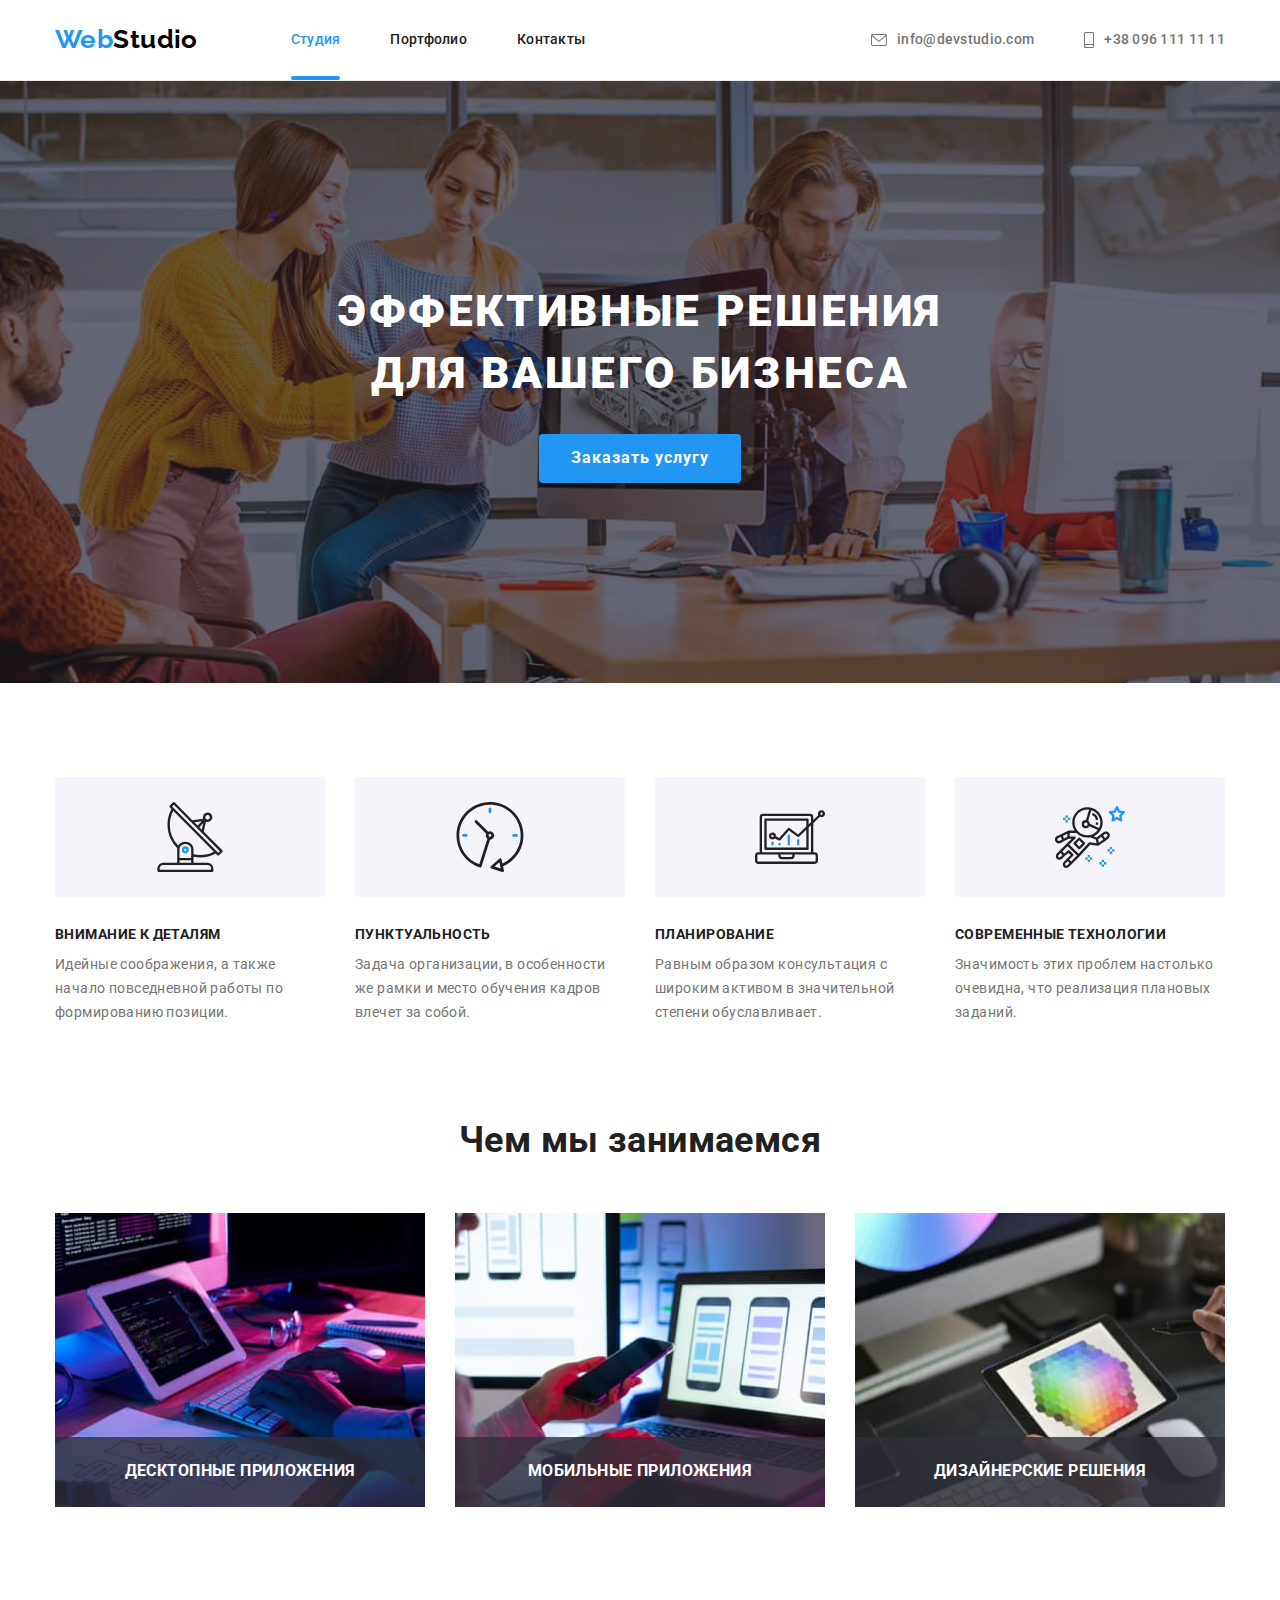
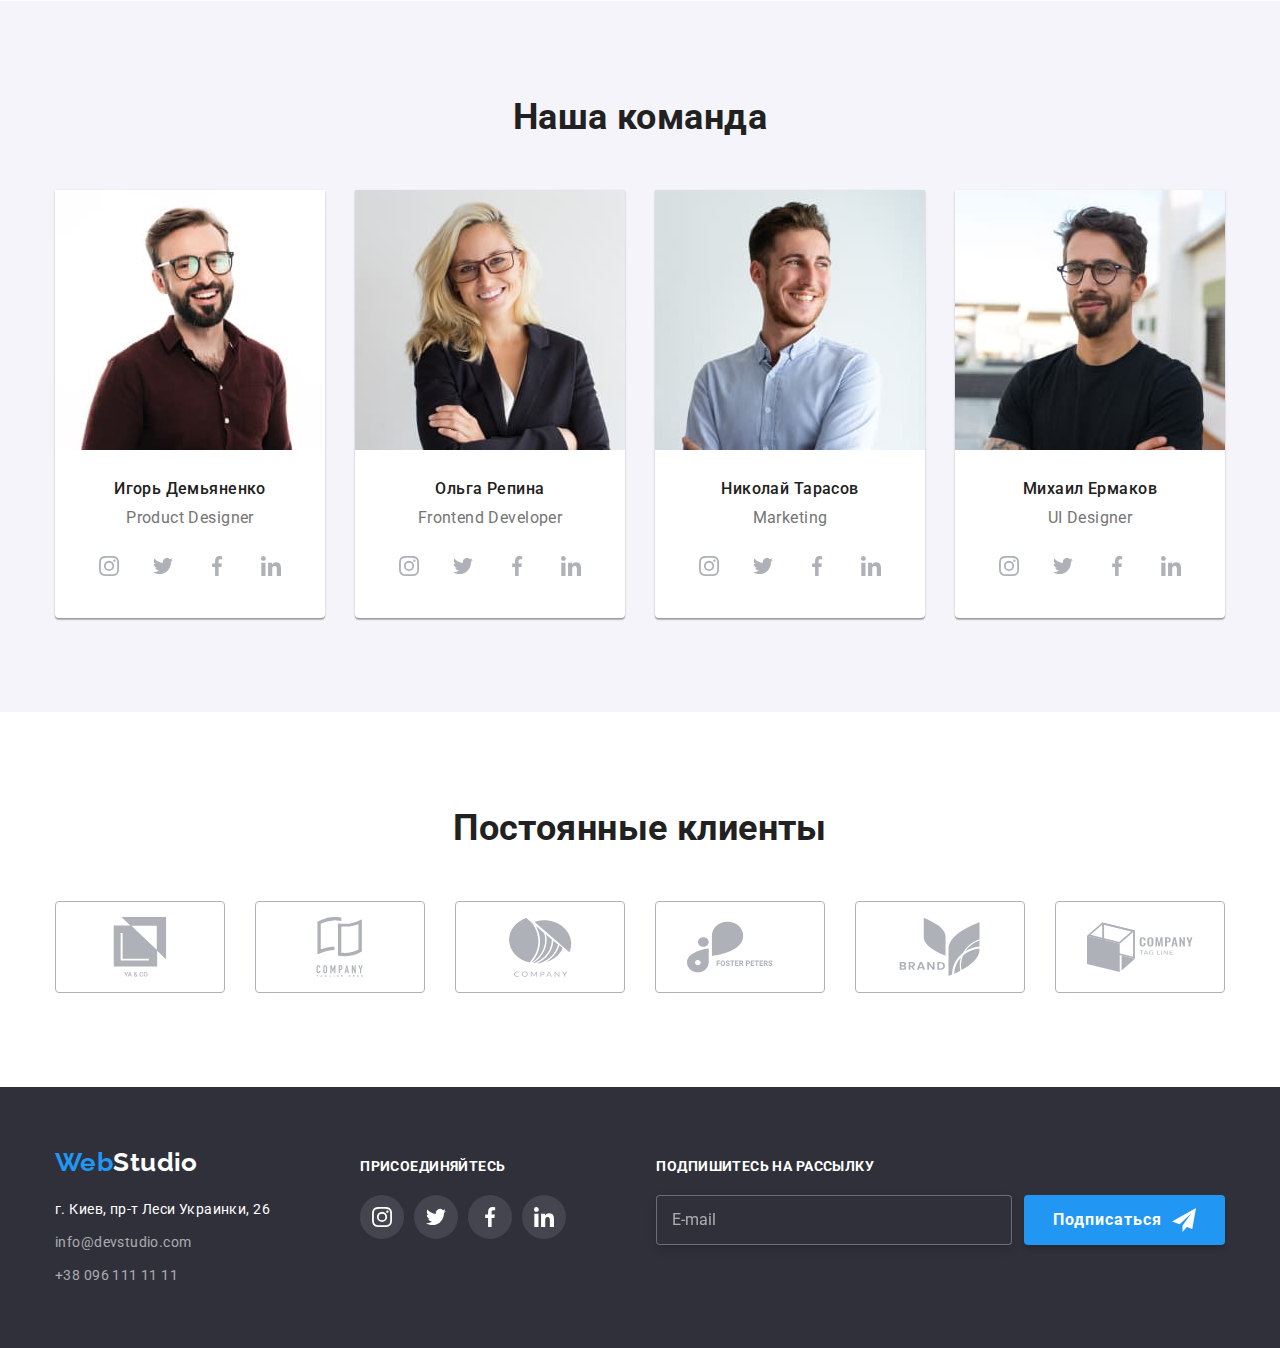
==== commit 61caff27: "point7" ====
--- a/index.html
+++ b/index.html
@@ -10,7 +10,7 @@
     <link href="https://fonts.googleapis.com/css2?family=Raleway:wght@700&family=Roboto:wght@400;500;700;900&display=swap"
         rel="stylesheet">
     <link rel="stylesheet" href="https://cdnjs.cloudflare.com/ajax/libs/modern-normalize/1.1.0/modern-normalize.min.css">
-    <link rel="stylesheet" href="./css/main.css">
+    <link rel="stylesheet" href="./css/main.min.css">
 </head>
 <body>
     <header class="header">
@@ -455,7 +455,7 @@
                                 <use href="./images/svg/sprite.svg#twitter"></use>
                             </svg>
                         </a>
-                    </li>_
+                    </li>
                     <li class="social-network__item">
                         <a href="https://www.facebook.com/" class="social-network__link join__link">
                             <svg class="social-network__icon" width="20" height="20">
@@ -499,7 +499,7 @@
                     <use href="./images/svg/sprite.svg#close"></use>
                 </svg>
             </button>
-            <form name="modal-form" class="form-order" autocomplete="on">
+            <form name="form-order" class="form-order">
                 <p class="form-order__title">
                     Оставьте свои данные, мы вам перезвоним
                 </p>
@@ -542,11 +542,12 @@
 
                     <li class="form-order__item">
                         <label for="comment" class="form-order__label">Комментарий</label>
-                        <textarea 
+                        <textarea
                             name="comment" 
                             id="comment" 
                             class="form-order__textarea" 
-                            placeholder="Введите текст">
+                            placeholder="Введите текст"
+                            >
                         </textarea>
                     </li>
 
--- a/css/main.min.css
+++ b/css/main.min.css
@@ -0,0 +1,2 @@
+:root{--primary-text-color: #757575;--title-text-color: #212121;--accent-color: #2196f3;--first-btn-color: #f5f4fa;--hover-btn-color: #188ce8;--main-light-color: #ffffff;--primary-bg-color: #2f303a;--logo-text-color: #000000;--border-line-color: #eeeeee;--head-border-color: #ececec;--item-space-gap: 30px;--first-icon-color: #afb1b8;--background-icon-color: rgba(255, 255, 255, 0.1);--address-main-color: rgba(255, 255, 255, 0.6);--thumb-hover-color: rgba(33, 150, 243, 0.9);--transition-time: 250ms;--function-time: cubic-bezier(0.4, 0, 0.2, 1)}.benefits__list,.developments__list,.team__list,.clients__list,.filter,.card-set,.join-list,.subscribe__list,.social-network{display:flex;flex-wrap:wrap}.header{border-bottom:1px solid var(--head-border-color)}.header-main,.nav{display:flex;align-items:center}.header__logo{padding-top:24px;padding-bottom:24px;color:var(--logo-text-color)}.nav__list{display:flex;margin-left:93px}.nav__item{position:relative}.nav__list .nav__item+.nav__item{margin-left:50px}.current::before{position:absolute;bottom:0;right:0;content:'';min-width:100%;min-height:4px;background-color:var(--accent-color);border-radius:2px}.nav__link{display:flex;align-items:center;padding-top:32px;padding-bottom:32px;font-weight:500;line-height:1.14;letter-spacing:0.02em;text-decoration:none;transition:color var(--transition-time) var(--function-time)}.overlay{max-width:1600px;min-height:600px;margin-right:auto;margin-left:auto;background-image:linear-gradient(to right, rgba(47,48,58,0.4), rgba(47,48,58,0.4)),url(../images/bg-hero.jpg);background-repeat:no-repeat;background-position:center;background-size:cover}.hero{padding-top:200px;padding-bottom:200px;text-align:center;margin-top:0;background-color:var(--primary-bg-color)}.hero__main{max-width:696px;margin-left:auto;margin-right:auto}.hero__title{margin-bottom:var(--item-space-gap);color:var(--main-light-color);font-weight:900;font-size:44px;line-height:1.4;letter-spacing:0.06em;text-transform:uppercase}.hero__btn{min-width:200px;padding:10px 32px;font-weight:700;line-height:1.8;letter-spacing:0.06em;box-shadow:0px 4px 4px rgba(0,0,0,0.15);color:var(--main-light-color);background-color:var(--accent-color);transform:background-color var(--transition-time) var(--function-time)}.hero__btn:hover,.hero__btn:focus{background-color:var(--hover-btn-color)}.benefits__list{margin:-15px}.benefits__item{flex-basis:calc(100% / 4 - var(--item-space-gap));margin:15px}.benefits__wrapper{display:flex;justify-content:center;align-items:center;margin-bottom:var(--item-space-gap);min-width:270px;min-height:120px;background:var(--first-btn-color);border-radius:4px}.benefits__subtitle{margin-bottom:10px;font-size:inherit;text-transform:uppercase;font-weight:700;line-height:1.14}.developments{padding-bottom:94px}.developments__list{margin:-15px}.developments__item{flex-basis:calc(100% / 3 - var(--item-space-gap));margin:15px}.developments__title{margin-bottom:50px}.development__thumb{position:relative;display:flex;justify-content:center;align-items:flex-end;z-index:1}.development__thumb::before{position:absolute;bottom:0;right:0;content:'';width:100%;height:70px;background-color:rgba(47,48,58,0.8)}.development__subtitle{position:absolute;bottom:27px;font-weight:700;text-transform:uppercase;line-height:1.14;color:var(--main-light-color)}.team{background:var(--first-btn-color)}.team__list{margin:-15px}.team__item{flex-basis:calc(100% / 4 - var(--item-space-gap));margin:15px;text-align:center;overflow:hidden;background:#ffffff;box-shadow:0px 1px 3px rgba(0,0,0,0.12),0px 1px 1px rgba(0,0,0,0.14),0px 2px 1px rgba(0,0,0,0.2);border-radius:0px 0px 4px 4px}.team__title{margin-bottom:50px}.team__content{padding:var(--item-space-gap) 32px}.team__name{line-height:1.18;font-size:16px;margin-bottom:10px;font-weight:500}.team__positions{line-height:1.18;font-size:16px;margin-bottom:16px}.team__link{color:var(--first-icon-color)}.team__link:hover,.team__link:focus{background-color:var(--accent-color);color:var(--main-light-color)}.backdrop{position:fixed;top:0;width:100vw;height:100vh;z-index:2;background:rgba(0,0,0,0.2);transition:opacity var(--transition-time) var(--function-time),visibility var(--transition-time) var(--function-time)}.is-hidden{opacity:0;pointer-events:none;visibility:hidden}.backdrop.is-hidden .modal{transform:translate(-50%, -50%) rotate(60deg) scale(1.2)}.modal{position:absolute;top:50%;left:50%;transform:translate(-50%, -50%) rotate(0) scale(1);transition:var(--transition-time) var(--function-time);padding:40px;min-width:528px;min-height:581px;background:var(--main-light-color);box-shadow:0px 1px 3px rgba(0,0,0,0.12),0px 1px 1px rgba(0,0,0,0.14),0px 2px 1px rgba(0,0,0,0.2);border-radius:4px}.modal__btn{position:absolute;top:8px;right:8px;display:flex;justify-content:center;align-items:center;min-width:30px;min-height:30px;color:var(--logo-text-color);background:var(--main-light-color);border:1px solid rgba(0,0,0,0.1);border-radius:50%;cursor:pointer;transition:color var(--transition-time) var(--function-time)}.modal__btn:hover,.modal__btn:focus{color:var(--hover-btn-color)}.modal__icon{fill:currentColor}.form-order{display:flex;flex-direction:column;align-items:center}.form-order__list{min-width:448px;margin-bottom:30px}.form-order__title{margin-bottom:12px;font-weight:700;font-size:20px;line-height:1.15;color:var(--title-text-color)}.form-order__item{position:relative;display:flex;flex-direction:column;justify-content:center;color:var(--title-text-color)}.form-order__item:not(:last-child){margin-bottom:10px}.form-order__item:nth-child(4){margin-bottom:20px}.form-order__input{border:1px solid rgba(33,33,33,0.2);border-radius:4px;padding:11px 12px;transition:border-color var(--transition-time) var(--function-time);outline:none}.form-order__input.padding-left{padding-left:42px}.form-order__input:focus,.form-order__input:hover{border-color:var(--accent-color)}.form-order__icon{fill:currentColor;position:absolute;top:50%;left:12px;transition:color var(--transition-time) var(--function-time)}.form-order__input:focus ~ .form-order__icon,.form-order__input:hover ~ .form-order__icon{color:var(--accent-color)}.form-order__label{margin-bottom:4px;font-size:12px;line-height:1.16;letter-spacing:0.01em;color:var(--primary-text-color)}.form-order__textarea{resize:none;padding:12px 16px;min-height:120px;border:1px solid rgba(33,33,33,0.2);border-radius:4px;transition:border-color var(--transition-time) var(--function-time);outline:none}.form-order__textarea:focus,.form-order__textarea:hover{border-color:var(--accent-color)}.form-order__textarea::placeholder{font-family:inherit;font-style:inherit;font-weight:400;font-size:14px;line-height:1.14;letter-spacing:0.01em;color:rgba(117,117,117,0.5)}.checkbox{display:flex;align-items:center;justify-content:center;font-family:Roboto;font-style:normal;font-weight:400;font-size:14px;line-height:1.7;letter-spacing:0.03em;color:var(--primary-text-color);cursor:pointer}.checkbox__link{color:var(--accent-color);margin-left:3px}.checkbox__input{-webkit-appearance:none;-moz-appearance:none;appearance:none;position:absolute}.checkbox__icon{display:inline-block;min-width:16px;height:15px;margin-right:7px;border:2px solid var(--title-text-color);border-radius:2px;transition:border-color var(--transition-time) var(--function-time)}.checkbox__input:checked+.checkbox__icon{background-color:var(--accent-color);border-color:var(--accent-color);background-image:url(../images/svg/check.svg);background-size:contain;background-origin:border-box}.checkbox__input:focus+.checkbox__icon,.checkbox__input:hover+.checkbox__icon{border-color:var(--accent-color)}.form-order__btn{padding:10px 55px;font-weight:700;font-size:16px;line-height:30px;letter-spacing:0.06em;background:var(--accent-color);border-radius:4px;color:var(--main-light-color);border:1px solid transparent;cursor:pointer;transition:background-color var(--transition-time) var(--function-time),box-shadow var(--transition-time) var(--function-time)}.form-order__btn:hover,.form-order__btn:focus{background-color:var(--hover-btn-color);box-shadow:0px 4px 4px rgba(0,0,0,0.15)}.clients__title{margin-bottom:50px}.clients__list{margin:-15px}.clients__item{flex-basis:calc(100% / 6 - 30px);margin:15px}.clients__link{display:flex;justify-content:center;align-items:center;min-width:170px;min-height:92px;border:1px solid var(--first-icon-color);border-radius:4px;color:var(--first-icon-color);transition:border-color var(--transition-time) var(--function-time),color var(--transition-time) var(--function-time)}.clients__link:hover,.clients__link:focus{border:1px solid var(--accent-color);color:var(--accent-color)}.clients__icon{fill:currentColor}.filter{align-items:center;justify-content:center;margin-bottom:50px}.filter .filter__item+.filter__item{margin-left:8px}.filter__btn{min-width:73px;padding:6px 22px;margin-top:0;background:var(--first-btn-color);line-height:1.6;font-weight:500;transition:background-color var(--transition-time) var(--function-time),color var(--transition-time) var(--function-time),box-shadow var(--transition-time) var(--function-time)}.filter__btn:hover,.filter__btn:focus{color:var(--main-light-color);background-color:var(--accent-color);box-shadow:0px 3px 1px rgba(0,0,0,0.1),0px 1px 2px rgba(0,0,0,0.08),0px 2px 2px rgba(0,0,0,0.12)}.btn--current{color:var(--main-light-color);background-color:var(--accent-color)}.card-set{margin:-15px;background:var(--main-light-color)}.card-set__item{flex-basis:calc(100% / 3 - var(--item-space-gap));margin:15px;transition:box-shadow var(--transition-time) var(--function-time)}.portfolio__thumb{position:relative;display:flex;justify-content:center;align-items:center;overflow:hidden}.product-overlay{position:absolute;display:flex;justify-content:center;align-items:center;width:100%;height:100%;background:var(--thumb-hover-color);transform:translateY(120%);transition:transform var(--transition-time) var(--function-time)}.portfolio__link:hover .product-overlay,.portfolio__link:focus .product-overlay{transform:translateY(0)}.product-overlay__text{position:absolute;top:63px;left:24px;display:inline-block;max-width:322px;max-height:168px;font-size:18px;line-height:1.55;color:var(--main-light-color)}.portfilio__content{padding:20px 24px;border-bottom:1px solid var(--border-line-color);border-left:1px solid var(--border-line-color);border-right:1px solid var(--border-line-color)}.portfolio__link{display:inline-block;text-decoration:none;font-style:inherit;color:inherit}.portfolio__link:focus,.portfolio__link:hover{box-shadow:0px 1px 1px rgba(0,0,0,0.12),0px 4px 4px rgba(0,0,0,0.06),1px 4px 6px rgba(0,0,0,0.16)}.portfolio__subtitle{margin-bottom:4px;font-weight:700;font-size:18px;line-height:2;letter-spacing:0.06em}.portfolio__info{font-size:16px;line-height:1.8}.nav__link:hover,.nav__link:focus,.contact:hover,.contact:focus,.address-link.map:hover,.address-link.map:focus,.nav__link,.nav__link.current,.logo__part{color:var(--accent-color)}.color{color:var(--title-text-color)}.btn{display:inline-block;font-size:16px;border:transparent;border-radius:4px;font-family:inherit;cursor:pointer;text-align:center}.footer{padding-top:60px;padding-bottom:60px;background-color:var(--primary-bg-color)}.footer__main{display:flex;align-items:baseline;justify-content:space-between}.footer__logo{margin-bottom:20px;color:var(--main-light-color)}.address{display:flex;text-decoration:none;font-style:normal}.address-link.map{color:var(--main-light-color)}.address-link{display:flex;text-decoration:none;font-style:inherit;transition:color var(--transition-time) var(--function-time);color:var(--address-main-color)}.address-item:not(:last-child){margin-bottom:9px}.join{min-width:206px}.join__text{margin-bottom:20px;color:var(--main-light-color);text-transform:uppercase;line-height:1.14;font-weight:700}.join-list{list-style:none}.join-list .join-item+.join-item{margin-left:10px}.join__link{background:var(--background-icon-color);color:var(--main-light-color)}.join__link:hover,.join__link:focus{background-color:var(--accent-color)}.join__icon{fill:currentColor}.subscribe{display:flex;flex-direction:column}.subscribe__text{margin-bottom:20px;font-weight:700;line-height:1.14;text-transform:uppercase;color:var(--main-light-color)}.subscribe__list .subscribe__item+.subscribe__item{margin-left:12px}.subscribe__input{padding:15px;min-width:356px;min-height:50px;color:var(--main-light-color);background-color:var(--primary-bg-color);border:1px solid rgba(255,255,255,0.3);filter:drop-shadow(0px 4px 4px rgba(0,0,0,0.15));border-radius:4px;outline:none}.subscribe__input:focus,.subscribe__input:hover{border-color:var(--accent-color)}.subscribe__input::placeholder{font-size:16px;line-height:1.25;color:rgba(255,255,255,0.6)}.subscribe__btn{display:flex;align-items:center;padding:10px 28px;min-width:200px;max-height:50px;font-weight:700;font-size:16px;line-height:1.87;letter-spacing:0.06em;color:var(--main-light-color);background:var(--accent-color);box-shadow:0px 4px 4px rgba(0,0,0,0.15);border-radius:4px;border:1px solid transparent;cursor:pointer;transition:background-color var(--transition-time) var(--function-time),box-shadow var(--transition-time) var(--function-time)}.subscribe__btn:hover,.subscribe__btn:focus{background-color:var(--hover-btn-color);box-shadow:0px 4px 4px rgba(0,0,0,0.15)}.subscribe__icon{margin-left:10px;fill:currentColor}html{box-sizing:border-box}*{box-sizing:inherit}*::before,*::after{box-sizing:inherit}h1,h2,h3,h4,h5,h6,p,ul{margin:0;padding:0;list-style:none}img{display:block;max-width:100%;margin:0;padding:0}.list{list-style:none}body{color:var(--primary-text-color);background-color:var(--main-light-color);font-family:'Roboto', sans-serif;font-size:14px;line-height:1.7;font-weight:400;letter-spacing:0.03em;margin:0}.section{padding-top:94px;padding-bottom:94px}.section-title{color:var(--title-text-color);font-weight:700;font-size:36px;line-height:1.25;text-align:center}.container{max-width:1200px;padding-left:15px;padding-right:15px;margin:0 auto}.visually-hidden{position:absolute;white-space:nowrap;width:1px;height:1px;overflow:hidden;border:0;padding:0;clip:rect(0 0 0 0);clip-path:inset(50%);margin:-1px}.logo{display:inline-block;font-style:inherit;font-family:'Raleway', sans-serif;font-weight:700;font-size:26px;line-height:1.2;text-decoration:none}.contacts__link{display:flex;align-items:center;padding-top:32px;padding-bottom:32px;color:inherit;font-weight:500;line-height:1.14;letter-spacing:0.02em;text-decoration:none;transition:color var(--transition-time) var(--function-time)}.contacts{display:flex;margin-left:auto}.contacts .contacts__item+.contacts__item{margin-left:50px}.contacts__icon{margin-right:10px;fill:currentColor}.social-network{list-style:none}.social-network .social-network__item+.social-network__item{margin-left:10px}.social-network__link{display:flex;justify-content:center;align-items:center;min-width:44px;min-height:44px;border-radius:50%;transition:background-color var(--transition-time) var(--function-time),color var(--transition-time) var(--function-time)}.social-network__icon{fill:currentColor}
+/*# sourceMappingURL=main.min.css.map */